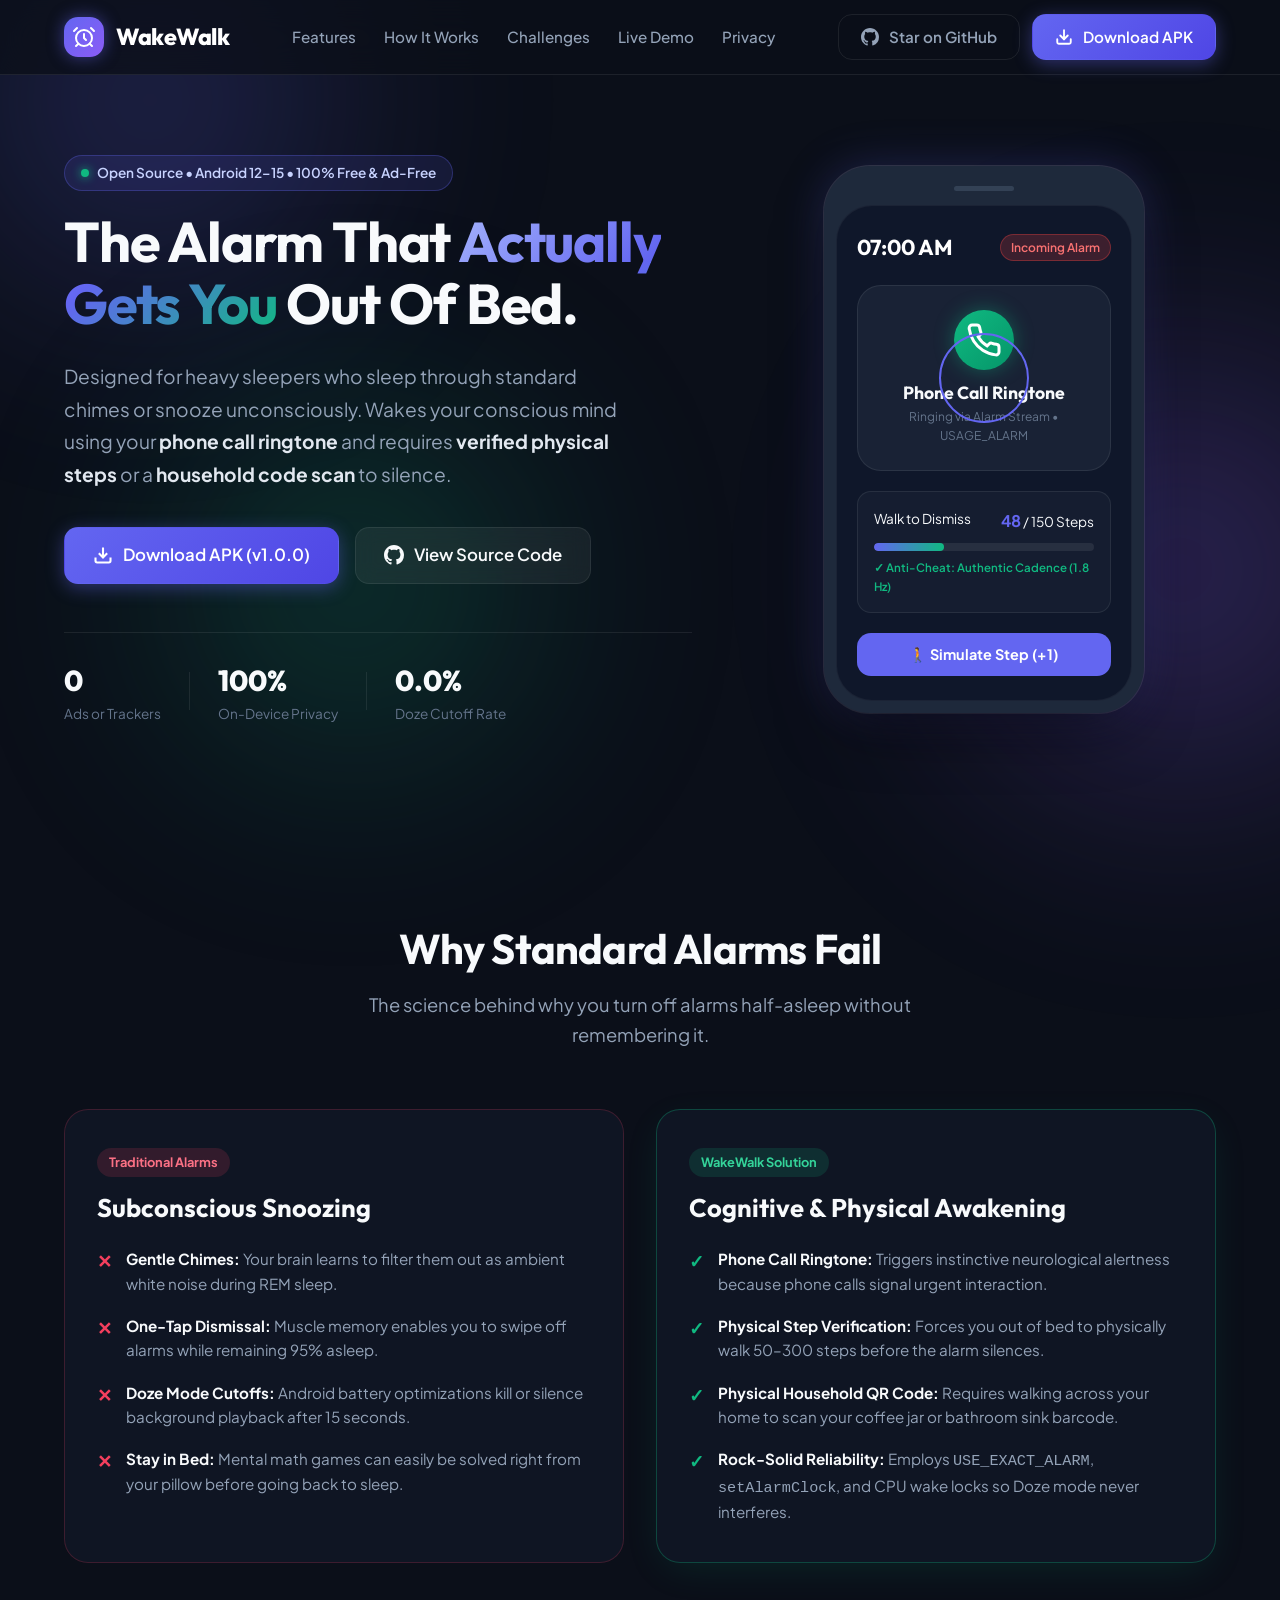
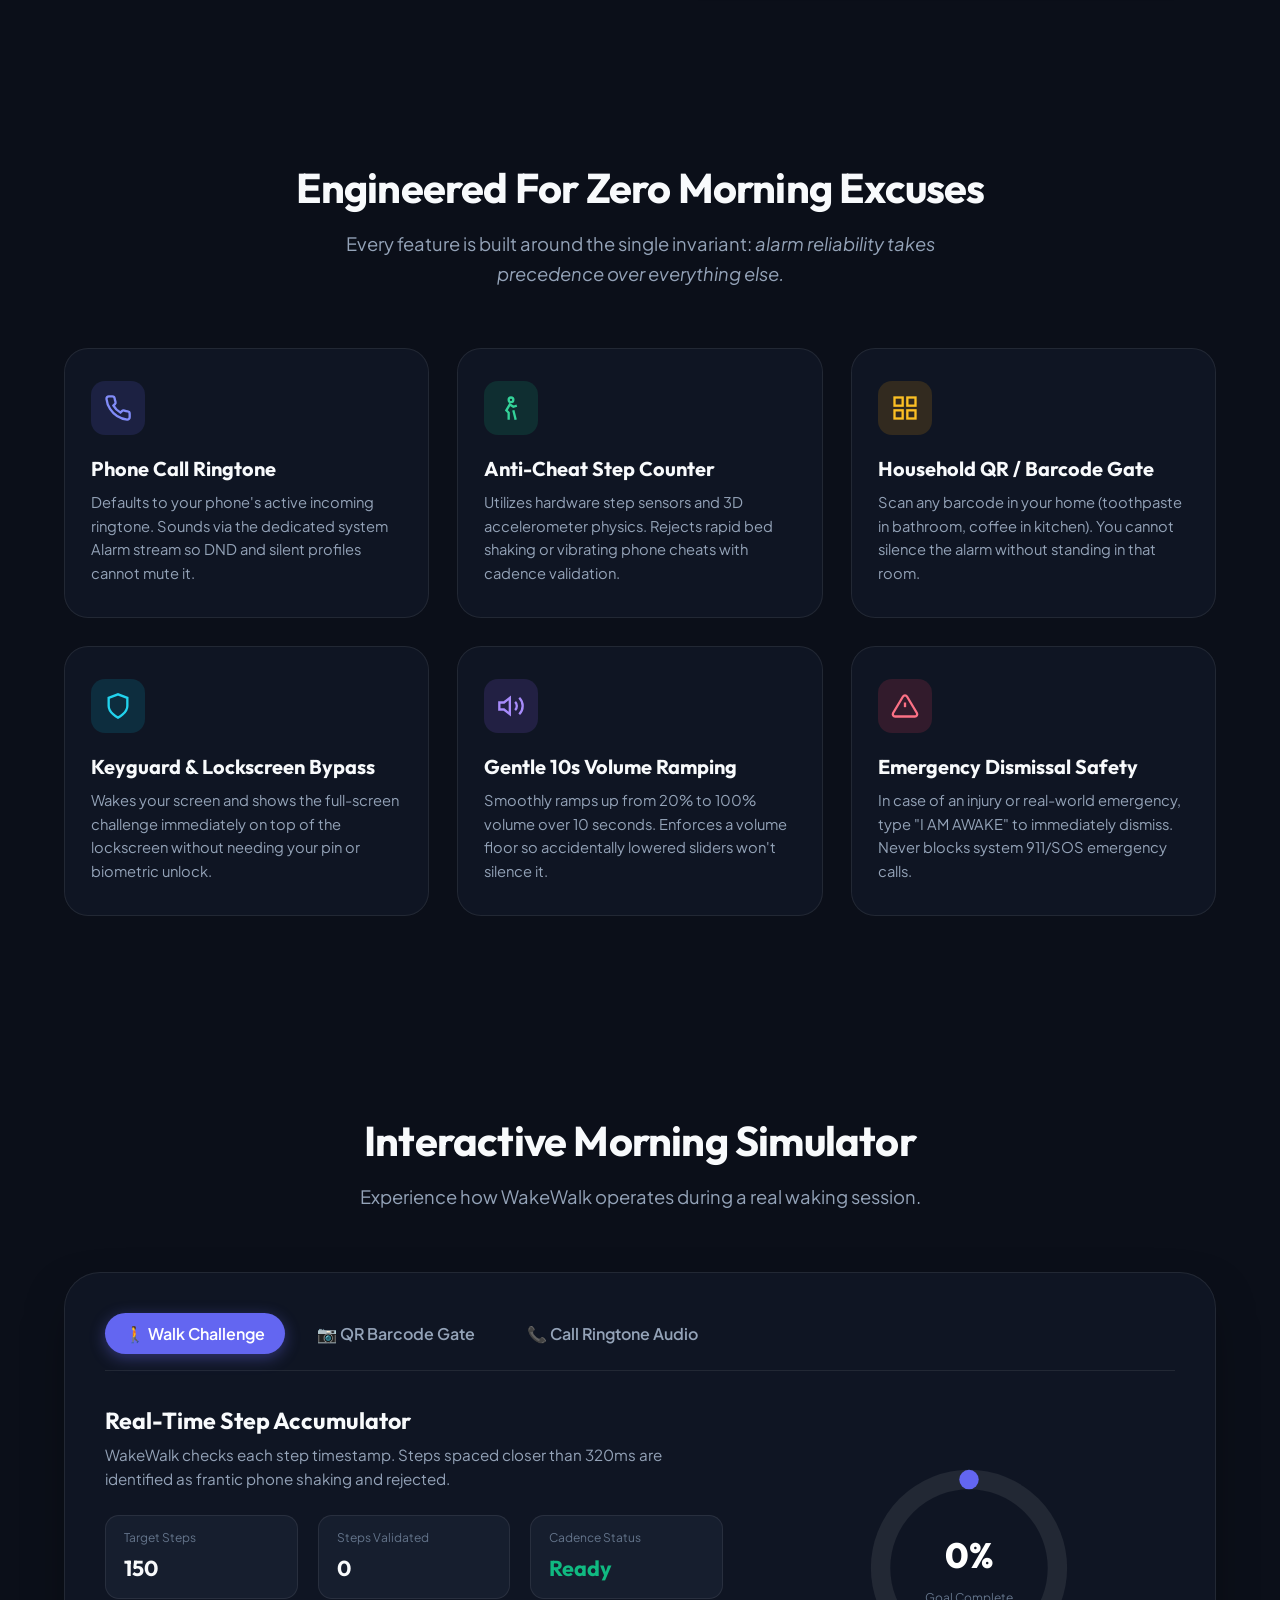
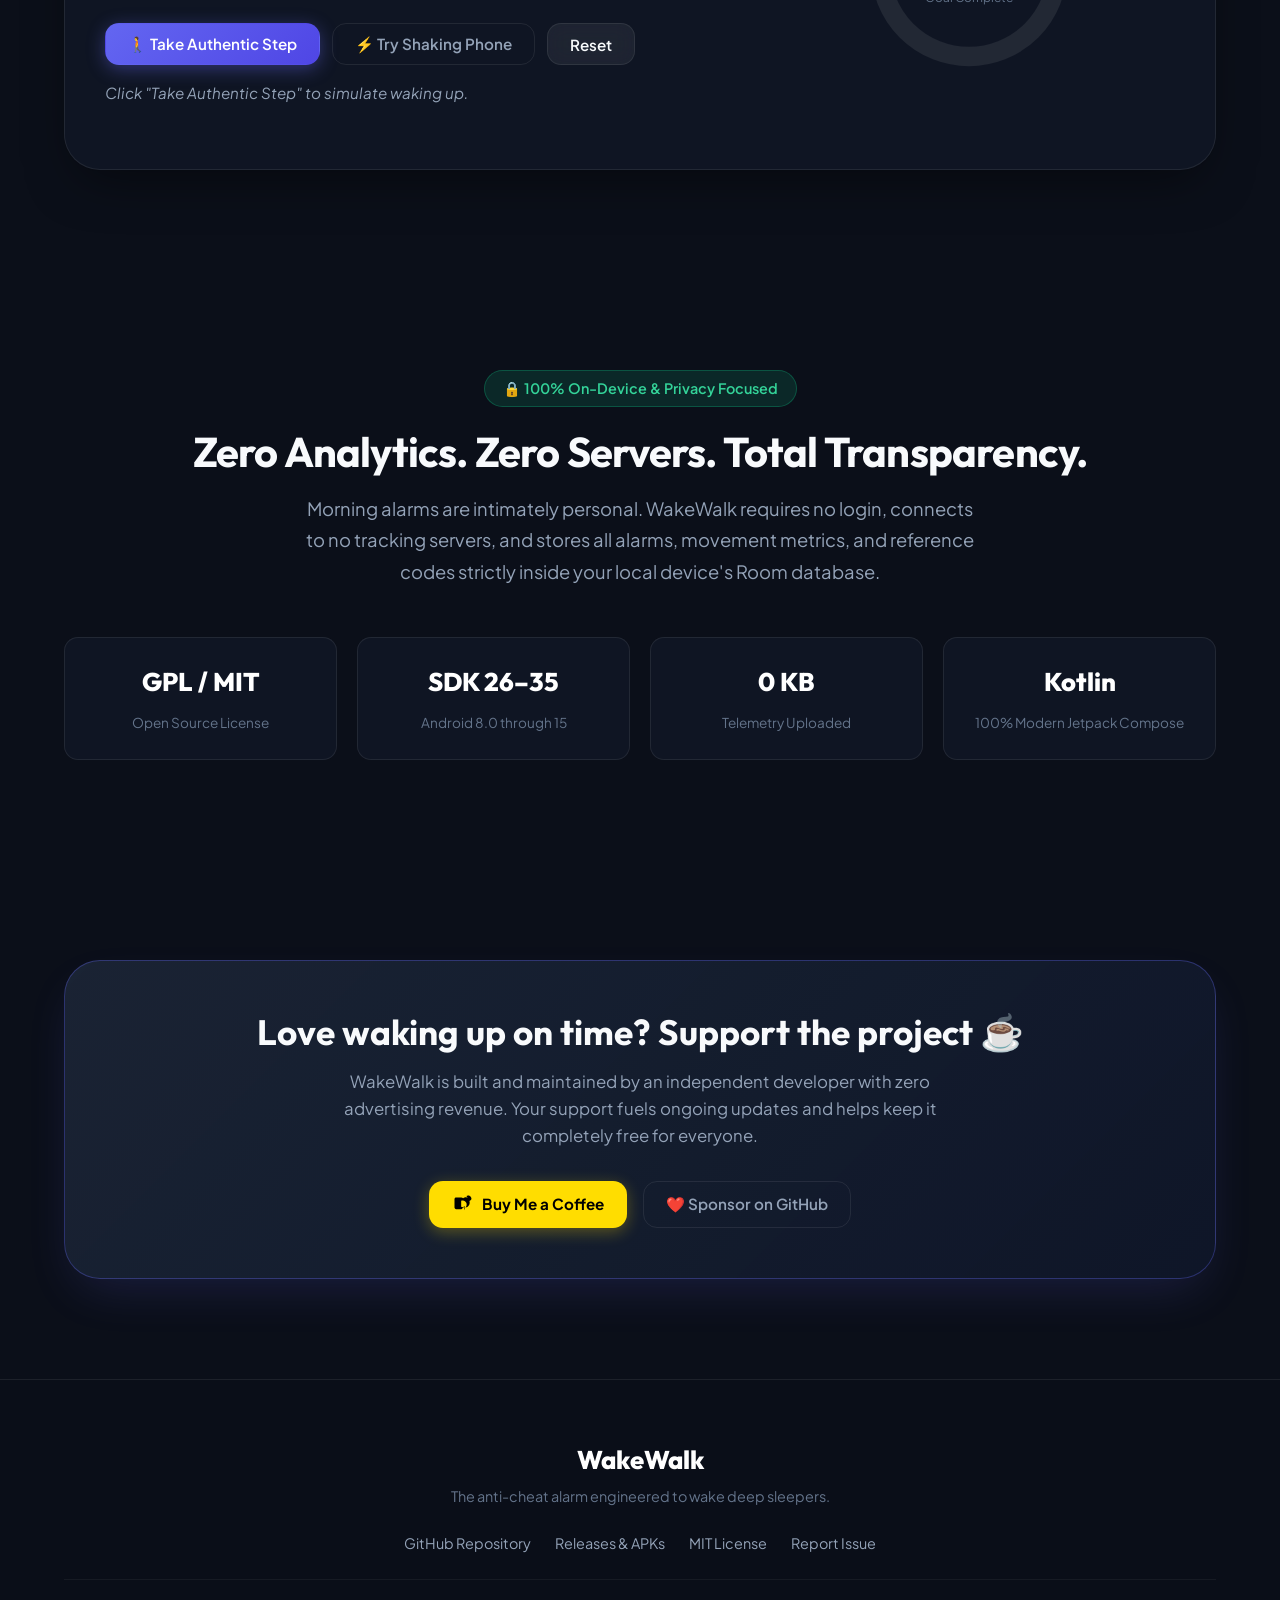
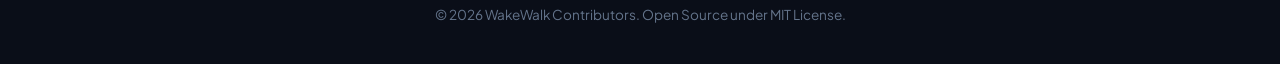
==== docs/index.html @ 2bebd9c1 "feat: add modern responsive website for GitHub Pages" ====
<!DOCTYPE html>
<html lang="en">
<head>
  <meta charset="UTF-8">
  <meta name="viewport" content="width=device-width, initial-scale=1.0">
  <title>WakeWalk — Anti-Cheat Smart Alarm for Deep Sleepers</title>
  <meta name="description" content="WakeWalk is an open-source Android alarm app engineered for deep sleepers. Uses phone call ringtones and physical step/QR verification to guarantee you wake up.">
  <meta name="keywords" content="alarm app, android alarm, wake walk, deep sleepers alarm, qr code alarm, step counter alarm, open source alarm">
  
  <!-- Open Graph / Social Sharing -->
  <meta property="og:type" content="website">
  <meta property="og:url" content="https://rktiwari00.github.io/Alarmee/">
  <meta property="og:title" content="WakeWalk — The Alarm That Actually Gets You Out Of Bed">
  <meta property="og:description" content="Zero ads. 100% private. Wakes your conscious brain with phone call ringtones and authentic motion verification.">
  <meta property="og:image" content="https://raw.githubusercontent.com/rktiwari00/Alarmee/master/docs/assets/og-image.png">

  <!-- Favicon SVG -->
  <link rel="icon" type="image/svg+xml" href="data:image/svg+xml,<svg xmlns='http://www.w3.org/2000/svg' viewBox='0 0 100 100'><circle cx='50' cy='50' r='45' fill='%236366F1'/><path d='M50 20v30l20 12' stroke='%23ffffff' stroke-width='8' stroke-linecap='round'/><path d='M35 85l15-20 15 20' stroke='%2310B981' stroke-width='6' stroke-linecap='round' fill='none'/></svg>">

  <!-- Google Fonts -->
  <link rel="preconnect" href="https://fonts.googleapis.com">
  <link rel="preconnect" href="https://fonts.gstatic.com" crossorigin>
  <link href="https://fonts.googleapis.com/css2?family=Outfit:wght@400;500;600;700;800&family=Plus+Jakarta+Sans:wght@400;500;600;700&display=swap" rel="stylesheet">
  
  <link rel="stylesheet" href="styles.css">
</head>
<body>
  <!-- Background Glow Effects -->
  <div class="glow-sphere glow-1"></div>
  <div class="glow-sphere glow-2"></div>
  <div class="glow-sphere glow-3"></div>

  <!-- Navigation -->
  <nav class="navbar" id="navbar">
    <div class="container nav-content">
      <a href="#" class="brand">
        <div class="logo-icon">
          <svg viewBox="0 0 24 24" width="24" height="24" stroke="currentColor" stroke-width="2" fill="none" stroke-linecap="round" stroke-linejoin="round">
            <circle cx="12" cy="13" r="8"></circle>
            <path d="M12 9v4l2 2"></path>
            <path d="M5 3L2 6"></path>
            <path d="M22 6l-3-3"></path>
            <path d="M6.38 18.7 4 21"></path>
            <path d="M17.64 18.67 20 21"></path>
          </svg>
        </div>
        <span class="brand-text">WakeWalk</span>
      </a>

      <div class="nav-links" id="navLinks">
        <a href="#features">Features</a>
        <a href="#how-it-works">How It Works</a>
        <a href="#challenges">Challenges</a>
        <a href="#demo">Live Demo</a>
        <a href="#privacy">Privacy</a>
      </div>

      <div class="nav-actions">
        <a href="https://github.com/rktiwari00/Alarmee" target="_blank" rel="noopener noreferrer" class="btn btn-outline" id="github-star-btn">
          <svg viewBox="0 0 24 24" width="18" height="18" fill="currentColor">
            <path d="M12 0C5.37 0 0 5.37 0 12c0 5.31 3.435 9.795 8.205 11.385.6.105.825-.255.825-.57 0-.285-.015-1.23-.015-2.235-3.015.555-3.795-.735-4.035-1.41-.135-.345-.72-1.41-1.23-1.695-.42-.225-1.02-.78-.015-.795.945-.015 1.62.87 1.845 1.23 1.08 1.815 2.805 1.305 3.495.99.105-.78.42-1.305.765-1.605-2.67-.3-5.46-1.335-5.46-5.925 0-1.305.465-2.385 1.23-3.225-.12-.3-.54-1.53.12-3.18 0 0 1.005-.315 3.3 1.23.96-.27 1.98-.405 3-.405s2.04.135 3 .405c2.295-1.56 3.3-1.23 3.3-1.23.66 1.65.24 2.88.12 3.18.765.84 1.23 1.905 1.23 3.225 0 4.605-2.805 5.625-5.475 5.925.435.375.81 1.095.81 2.22 0 1.605-.015 2.895-.015 3.3 0 .315.225.69.825.57A12.02 12.02 0 0024 12c0-6.63-5.37-12-12-12z"/>
          </svg>
          <span>Star on GitHub</span>
        </a>
        <a href="https://github.com/rktiwari00/Alarmee/releases/latest" target="_blank" rel="noopener noreferrer" class="btn btn-primary" id="nav-download-btn">
          <svg viewBox="0 0 24 24" width="18" height="18" fill="none" stroke="currentColor" stroke-width="2.5" stroke-linecap="round" stroke-linejoin="round">
            <path d="M21 15v4a2 2 0 0 1-2 2H5a2 2 0 0 1-2-2v-4"></path>
            <polyline points="7 10 12 15 17 10"></polyline>
            <line x1="12" y1="15" x2="12" y2="3"></line>
          </svg>
          <span>Download APK</span>
        </a>
      </div>

      <button class="mobile-toggle" id="mobileToggle" aria-label="Toggle Navigation">
        <span></span><span></span><span></span>
      </button>
    </div>
  </nav>

  <!-- Hero Section -->
  <header class="hero-section">
    <div class="container hero-grid">
      <div class="hero-text">
        <div class="badge-pill">
          <span class="badge-dot"></span>
          <span>Open Source • Android 12–15 • 100% Free & Ad-Free</span>
        </div>
        <h1 class="hero-title">The Alarm That <span class="gradient-text">Actually Gets You</span> Out Of Bed.</h1>
        <p class="hero-subtitle">
          Designed for heavy sleepers who sleep through standard chimes or snooze unconsciously. Wakes your conscious mind using your <strong>phone call ringtone</strong> and requires <strong>verified physical steps</strong> or a <strong>household code scan</strong> to silence.
        </p>

        <div class="hero-cta-group">
          <a href="https://github.com/rktiwari00/Alarmee/releases/latest" target="_blank" rel="noopener noreferrer" class="btn btn-primary btn-lg" id="hero-download-btn">
            <svg viewBox="0 0 24 24" width="20" height="20" fill="none" stroke="currentColor" stroke-width="2.5">
              <path d="M21 15v4a2 2 0 0 1-2 2H5a2 2 0 0 1-2-2v-4"></path>
              <polyline points="7 10 12 15 17 10"></polyline>
              <line x1="12" y1="15" x2="12" y2="3"></line>
            </svg>
            <span>Download APK (v1.0.0)</span>
          </a>
          <a href="https://github.com/rktiwari00/Alarmee" target="_blank" rel="noopener noreferrer" class="btn btn-secondary btn-lg" id="hero-source-btn">
            <svg viewBox="0 0 24 24" width="20" height="20" fill="currentColor">
              <path d="M12 0C5.37 0 0 5.37 0 12c0 5.31 3.435 9.795 8.205 11.385.6.105.825-.255.825-.57 0-.285-.015-1.23-.015-2.235-3.015.555-3.795-.735-4.035-1.41-.135-.345-.72-1.41-1.23-1.695-.42-.225-1.02-.78-.015-.795.945-.015 1.62.87 1.845 1.23 1.08 1.815 2.805 1.305 3.495.99.105-.78.42-1.305.765-1.605-2.67-.3-5.46-1.335-5.46-5.925 0-1.305.465-2.385 1.23-3.225-.12-.3-.54-1.53.12-3.18 0 0 1.005-.315 3.3 1.23.96-.27 1.98-.405 3-.405s2.04.135 3 .405c2.295-1.56 3.3-1.23 3.3-1.23.66 1.65.24 2.88.12 3.18.765.84 1.23 1.905 1.23 3.225 0 4.605-2.805 5.625-5.475 5.925.435.375.81 1.095.81 2.22 0 1.605-.015 2.895-.015 3.3 0 .315.225.69.825.57A12.02 12.02 0 0024 12c0-6.63-5.37-12-12-12z"/>
            </svg>
            <span>View Source Code</span>
          </a>
        </div>

        <div class="hero-stats">
          <div class="stat-item">
            <span class="stat-number">0</span>
            <span class="stat-label">Ads or Trackers</span>
          </div>
          <div class="stat-divider"></div>
          <div class="stat-item">
            <span class="stat-number">100%</span>
            <span class="stat-label">On-Device Privacy</span>
          </div>
          <div class="stat-divider"></div>
          <div class="stat-item">
            <span class="stat-number">0.0%</span>
            <span class="stat-label">Doze Cutoff Rate</span>
          </div>
        </div>
      </div>

      <!-- Hero Interactive Phone Mockup -->
      <div class="hero-visual">
        <div class="phone-frame">
          <div class="phone-speaker"></div>
          <div class="phone-screen">
            <!-- Simulated Alarm UI -->
            <div class="mockup-header">
              <span class="mockup-time">07:00 AM</span>
              <span class="mockup-chip">Incoming Alarm</span>
            </div>

            <div class="mockup-alarm-card">
              <div class="call-pulse-ring"></div>
              <div class="alarm-icon-box">
                <svg viewBox="0 0 24 24" width="36" height="36" fill="none" stroke="currentColor" stroke-width="2">
                  <path d="M22 16.92v3a2 2 0 0 1-2.18 2 19.79 19.79 0 0 1-8.63-3.07 19.5 19.5 0 0 1-6-6 19.79 19.79 0 0 1-3.07-8.67A2 2 0 0 1 4.11 2h3a2 2 0 0 1 2 1.72 12.84 12.84 0 0 0 .7 2.81 2 2 0 0 1-.45 2.11L8.09 9.91a16 16 0 0 0 6 6l1.27-1.27a2 2 0 0 1 2.11-.45 12.84 12.84 0 0 0 2.81.7A2 2 0 0 1 22 16.92z"></path>
                </svg>
              </div>
              <h3 class="mockup-title">Phone Call Ringtone</h3>
              <p class="mockup-sub">Ringing via Alarm Stream • USAGE_ALARM</p>
            </div>

            <div class="mockup-progress-card">
              <div class="progress-info">
                <span>Walk to Dismiss</span>
                <span class="step-count-display"><strong id="heroStepCount">48</strong> / 150 Steps</span>
              </div>
              <div class="progress-bar-bg">
                <div class="progress-bar-fill" id="heroProgressBar" style="width: 32%;"></div>
              </div>
              <p class="anti-cheat-status">✓ Anti-Cheat: Authentic Cadence (1.8 Hz)</p>
            </div>

            <button class="mockup-interact-btn" id="heroSimulateStepBtn">
              🚶 Simulate Step (+1)
            </button>
          </div>
        </div>
      </div>
    </div>
  </header>

  <!-- Problem vs Solution Comparison -->
  <section class="section comparison-section" id="how-it-works">
    <div class="container">
      <div class="section-header text-center">
        <h2 class="section-title">Why Standard Alarms Fail</h2>
        <p class="section-subtitle">The science behind why you turn off alarms half-asleep without remembering it.</p>
      </div>

      <div class="comparison-grid">
        <div class="card comparison-card bad-card">
          <div class="card-tag">Traditional Alarms</div>
          <h3 class="card-title">Subconscious Snoozing</h3>
          <ul class="feature-list">
            <li>
              <span class="icon-bad">✕</span>
              <span><strong>Gentle Chimes:</strong> Your brain learns to filter them out as ambient white noise during REM sleep.</span>
            </li>
            <li>
              <span class="icon-bad">✕</span>
              <span><strong>One-Tap Dismissal:</strong> Muscle memory enables you to swipe off alarms while remaining 95% asleep.</span>
            </li>
            <li>
              <span class="icon-bad">✕</span>
              <span><strong>Doze Mode Cutoffs:</strong> Android battery optimizations kill or silence background playback after 15 seconds.</span>
            </li>
            <li>
              <span class="icon-bad">✕</span>
              <span><strong>Stay in Bed:</strong> Mental math games can easily be solved right from your pillow before going back to sleep.</span>
            </li>
          </ul>
        </div>

        <div class="card comparison-card good-card">
          <div class="card-tag good-tag">WakeWalk Solution</div>
          <h3 class="card-title">Cognitive & Physical Awakening</h3>
          <ul class="feature-list">
            <li>
              <span class="icon-good">✓</span>
              <span><strong>Phone Call Ringtone:</strong> Triggers instinctive neurological alertness because phone calls signal urgent interaction.</span>
            </li>
            <li>
              <span class="icon-good">✓</span>
              <span><strong>Physical Step Verification:</strong> Forces you out of bed to physically walk 50–300 steps before the alarm silences.</span>
            </li>
            <li>
              <span class="icon-good">✓</span>
              <span><strong>Physical Household QR Code:</strong> Requires walking across your home to scan your coffee jar or bathroom sink barcode.</span>
            </li>
            <li>
              <span class="icon-good">✓</span>
              <span><strong>Rock-Solid Reliability:</strong> Employs <code>USE_EXACT_ALARM</code>, <code>setAlarmClock</code>, and CPU wake locks so Doze mode never interferes.</span>
            </li>
          </ul>
        </div>
      </div>
    </div>
  </section>

  <!-- Core Features Grid -->
  <section class="section features-section" id="features">
    <div class="container">
      <div class="section-header text-center">
        <h2 class="section-title">Engineered For Zero Morning Excuses</h2>
        <p class="section-subtitle">Every feature is built around the single invariant: <em>alarm reliability takes precedence over everything else.</em></p>
      </div>

      <div class="features-grid">
        <div class="feature-box">
          <div class="feature-icon icon-phone">
            <svg viewBox="0 0 24 24" width="28" height="28" fill="none" stroke="currentColor" stroke-width="2">
              <path d="M22 16.92v3a2 2 0 0 1-2.18 2 19.79 19.79 0 0 1-8.63-3.07 19.5 19.5 0 0 1-6-6 19.79 19.79 0 0 1-3.07-8.67A2 2 0 0 1 4.11 2h3a2 2 0 0 1 2 1.72 12.84 12.84 0 0 0 .7 2.81 2 2 0 0 1-.45 2.11L8.09 9.91a16 16 0 0 0 6 6l1.27-1.27a2 2 0 0 1 2.11-.45 12.84 12.84 0 0 0 2.81.7A2 2 0 0 1 22 16.92z"></path>
            </svg>
          </div>
          <h3 class="feature-title">Phone Call Ringtone</h3>
          <p class="feature-desc">Defaults to your phone's active incoming ringtone. Sounds via the dedicated system Alarm stream so DND and silent profiles cannot mute it.</p>
        </div>

        <div class="feature-box">
          <div class="feature-icon icon-walk">
            <svg viewBox="0 0 24 24" width="28" height="28" fill="none" stroke="currentColor" stroke-width="2">
              <circle cx="12" cy="5" r="2"></circle>
              <path d="M10 22v-6l-2-2 3-5 3 2 3-1"></path>
              <path d="M14 14l2 8"></path>
            </svg>
          </div>
          <h3 class="feature-title">Anti-Cheat Step Counter</h3>
          <p class="feature-desc">Utilizes hardware step sensors and 3D accelerometer physics. Rejects rapid bed shaking or vibrating phone cheats with cadence validation.</p>
        </div>

        <div class="feature-box">
          <div class="feature-icon icon-qr">
            <svg viewBox="0 0 24 24" width="28" height="28" fill="none" stroke="currentColor" stroke-width="2">
              <rect x="3" y="3" width="7" height="7"></rect>
              <rect x="14" y="3" width="7" height="7"></rect>
              <rect x="14" y="14" width="7" height="7"></rect>
              <rect x="3" y="14" width="7" height="7"></rect>
            </svg>
          </div>
          <h3 class="feature-title">Household QR / Barcode Gate</h3>
          <p class="feature-desc">Scan any barcode in your home (toothpaste in bathroom, coffee in kitchen). You cannot silence the alarm without standing in that room.</p>
        </div>

        <div class="feature-box">
          <div class="feature-icon icon-shield">
            <svg viewBox="0 0 24 24" width="28" height="28" fill="none" stroke="currentColor" stroke-width="2">
              <path d="M12 22s8-4 8-10V5l-8-3-8 3v7c0 6 8 10 8 10z"></path>
            </svg>
          </div>
          <h3 class="feature-title">Keyguard & Lockscreen Bypass</h3>
          <p class="feature-desc">Wakes your screen and shows the full-screen challenge immediately on top of the lockscreen without needing your pin or biometric unlock.</p>
        </div>

        <div class="feature-box">
          <div class="feature-icon icon-volume">
            <svg viewBox="0 0 24 24" width="28" height="28" fill="none" stroke="currentColor" stroke-width="2">
              <polygon points="11 5 6 9 2 9 2 15 6 15 11 19 11 5"></polygon>
              <path d="M19.07 4.93a10 10 0 0 1 0 14.14M15.54 8.46a5 5 0 0 1 0 7.07"></path>
            </svg>
          </div>
          <h3 class="feature-title">Gentle 10s Volume Ramping</h3>
          <p class="feature-desc">Smoothly ramps up from 20% to 100% volume over 10 seconds. Enforces a volume floor so accidentally lowered sliders won't silence it.</p>
        </div>

        <div class="feature-box">
          <div class="feature-icon icon-emergency">
            <svg viewBox="0 0 24 24" width="28" height="28" fill="none" stroke="currentColor" stroke-width="2">
              <path d="M10.29 3.86L1.82 18a2 2 0 0 0 1.71 3h16.94a2 2 0 0 0 1.71-3L13.71 3.86a2 2 0 0 0-3.42 0z"></path>
              <line x1="12" y1="9" x2="12" y2="13"></line>
              <line x1="12" y1="17" x2="12.01" y2="17"></line>
            </svg>
          </div>
          <h3 class="feature-title">Emergency Dismissal Safety</h3>
          <p class="feature-desc">In case of an injury or real-world emergency, type "I AM AWAKE" to immediately dismiss. Never blocks system 911/SOS emergency calls.</p>
        </div>
      </div>
    </div>
  </section>

  <!-- Interactive Demo Simulator Section -->
  <section class="section demo-section" id="demo">
    <div class="container">
      <div class="section-header text-center">
        <h2 class="section-title">Interactive Morning Simulator</h2>
        <p class="section-subtitle">Experience how WakeWalk operates during a real waking session.</p>
      </div>

      <div class="interactive-demo-card">
        <div class="demo-tabs">
          <button class="demo-tab-btn active" data-tab="walk-tab">🚶 Walk Challenge</button>
          <button class="demo-tab-btn" data-tab="qr-tab">📷 QR Barcode Gate</button>
          <button class="demo-tab-btn" data-tab="audio-tab">📞 Call Ringtone Audio</button>
        </div>

        <!-- Walk Tab Content -->
        <div class="demo-tab-pane active" id="walk-tab">
          <div class="demo-content-grid">
            <div class="demo-controls">
              <h3>Real-Time Step Accumulator</h3>
              <p>WakeWalk checks each step timestamp. Steps spaced closer than 320ms are identified as frantic phone shaking and rejected.</p>
              
              <div class="demo-metric-row">
                <div class="demo-metric">
                  <span class="metric-label">Target Steps</span>
                  <span class="metric-value">150</span>
                </div>
                <div class="demo-metric">
                  <span class="metric-label">Steps Validated</span>
                  <span class="metric-value" id="demoStepVal">0</span>
                </div>
                <div class="demo-metric">
                  <span class="metric-label">Cadence Status</span>
                  <span class="metric-value status-good" id="demoCadenceStatus">Ready</span>
                </div>
              </div>

              <div class="btn-group">
                <button class="btn btn-primary" id="demoWalkStepBtn">🚶 Take Authentic Step</button>
                <button class="btn btn-outline" id="demoShakeCheatBtn">⚡ Try Shaking Phone</button>
                <button class="btn btn-secondary" id="demoResetBtn">Reset</button>
              </div>
              <p class="demo-hint" id="demoLogText">Click "Take Authentic Step" to simulate waking up.</p>
            </div>

            <div class="demo-visualizer">
              <div class="circular-progress-wrap">
                <svg class="circular-chart" viewBox="0 0 36 36">
                  <path class="circle-bg" d="M18 2.0845 a 15.9155 15.9155 0 0 1 0 31.831 a 15.9155 15.9155 0 0 1 0 -31.831" />
                  <path class="circle" id="demoCircleProgress" stroke-dasharray="0, 100" d="M18 2.0845 a 15.9155 15.9155 0 0 1 0 31.831 a 15.9155 15.9155 0 0 1 0 -31.831" />
                </svg>
                <div class="circular-inner">
                  <span class="circular-percent" id="demoPercentText">0%</span>
                  <span class="circular-label">Goal Complete</span>
                </div>
              </div>
            </div>
          </div>
        </div>

        <!-- QR Tab Content -->
        <div class="demo-tab-pane" id="qr-tab">
          <div class="demo-content-grid">
            <div class="demo-controls">
              <h3>Bathroom / Kitchen Target Gate</h3>
              <p>Registered household item: <strong>Toothpaste (UPC 012000046452)</strong> located in Bathroom Sink.</p>
              <p>WakeWalk combines dual verification: you must walk 15 steps to reach the room, then point your camera at the barcode.</p>
              
              <div class="qr-preview-box">
                <div class="qr-target-code">
                  <svg viewBox="0 0 100 100" width="100" height="100">
                    <rect x="0" y="0" width="30" height="30" fill="#6366F1"/>
                    <rect x="70" y="0" width="30" height="30" fill="#6366F1"/>
                    <rect x="0" y="70" width="30" height="30" fill="#6366F1"/>
                    <rect x="10" y="10" width="10" height="10" fill="#fff"/>
                    <rect x="80" y="10" width="10" height="10" fill="#fff"/>
                    <rect x="10" y="80" width="10" height="10" fill="#fff"/>
                    <circle cx="50" cy="50" r="10" fill="#10B981"/>
                  </svg>
                  <span>Bathroom Toothpaste Code</span>
                </div>
                <button class="btn btn-primary" id="demoScanQrBtn">📷 Scan Household Code</button>
              </div>
              <p class="demo-hint" id="demoQrStatus">Status: Awaiting physical scan in bathroom...</p>
            </div>

            <div class="demo-visualizer">
              <div class="scanner-frame-box" id="scannerVisualFrame">
                <div class="scanner-laser" id="scannerLaser"></div>
                <div class="scanner-status-text" id="scannerStatusText">Camera Scanner Ready</div>
              </div>
            </div>
          </div>
        </div>

        <!-- Audio Tab Content -->
        <div class="demo-tab-pane" id="audio-tab">
          <div class="demo-content-grid">
            <div class="demo-controls">
              <h3>Phone Call Ringtone Stream</h3>
              <p>Normal alarm chimes are easily ignored. WakeWalk plays your device's actual incoming ringtone over <code>USAGE_ALARM</code>.</p>
              
              <div class="volume-ramp-card">
                <div class="volume-header">
                  <span>Gradual Volume Ramping (0s – 10s)</span>
                  <span id="volumeRampLevel">20% Volume</span>
                </div>
                <div class="progress-bar-bg">
                  <div class="progress-bar-fill" id="volumeRampBar" style="width: 20%;"></div>
                </div>
              </div>

              <div class="btn-group">
                <button class="btn btn-primary" id="demoPlayRingtoneBtn">▶ Simulate Alarm Ringing</button>
                <button class="btn btn-outline" id="demoStopRingtoneBtn">⏹ Silence Alarm</button>
              </div>
              <p class="demo-hint" id="demoAudioHint">Click to simulate the incoming phone call tone.</p>
            </div>

            <div class="demo-visualizer">
              <div class="audio-waves" id="audioWavesBox">
                <div class="wave-bar"></div>
                <div class="wave-bar"></div>
                <div class="wave-bar"></div>
                <div class="wave-bar"></div>
                <div class="wave-bar"></div>
                <div class="wave-bar"></div>
                <div class="wave-bar"></div>
                <div class="wave-bar"></div>
              </div>
            </div>
          </div>
        </div>
      </div>
    </div>
  </section>

  <!-- Privacy & Open Source -->
  <section class="section privacy-section" id="privacy">
    <div class="container text-center">
      <div class="privacy-badge">🔒 100% On-Device & Privacy Focused</div>
      <h2 class="section-title">Zero Analytics. Zero Servers. Total Transparency.</h2>
      <p class="privacy-text">
        Morning alarms are intimately personal. WakeWalk requires no login, connects to no tracking servers, and stores all alarms, movement metrics, and reference codes strictly inside your local device's Room database.
      </p>

      <div class="specs-grid">
        <div class="spec-card">
          <span class="spec-value">GPL / MIT</span>
          <span class="spec-label">Open Source License</span>
        </div>
        <div class="spec-card">
          <span class="spec-value">SDK 26–35</span>
          <span class="spec-label">Android 8.0 through 15</span>
        </div>
        <div class="spec-card">
          <span class="spec-value">0 KB</span>
          <span class="spec-label">Telemetry Uploaded</span>
        </div>
        <div class="spec-card">
          <span class="spec-value">Kotlin</span>
          <span class="spec-label">100% Modern Jetpack Compose</span>
        </div>
      </div>
    </div>
  </section>

  <!-- Support & Coffee Callout -->
  <section class="section support-section" id="support">
    <div class="container">
      <div class="support-card">
        <div class="support-content">
          <h2 class="support-title">Love waking up on time? Support the project ☕</h2>
          <p class="support-desc">
            WakeWalk is built and maintained by an independent developer with zero advertising revenue. Your support fuels ongoing updates and helps keep it completely free for everyone.
          </p>
          <div class="support-buttons">
            <a href="https://buymeacoffee.com/rktiwari00" target="_blank" rel="noopener noreferrer" class="btn btn-coffee" id="coffee-btn">
              <svg viewBox="0 0 24 24" width="20" height="20" fill="currentColor">
                <path d="M20.216 6.415l-.132-.666c-.119-.597-.384-1.157-.775-1.635-.391-.478-.891-.849-1.464-1.087-.573-.238-1.196-.343-1.821-.309-.625.034-1.233.208-1.782.511-.322.178-.62.387-.891.624C12.87 3.375 12.016 3 11.118 3H4.882C3.842 3 3 3.842 3 4.882v10.236C3 16.158 3.842 17 4.882 17h6.236c1.04 0 1.882-.842 1.882-1.882v-.543c.962.348 1.996.485 3.018.399.985-.083 1.933-.423 2.76-1.002.827-.579 1.488-1.362 1.92-2.29.432-.928.608-1.954.512-2.981-.048-.517-.184-1.023-.404-1.49l.61-.196c.642-.206 1.18-.622 1.528-1.18.348-.558.468-1.226.34-1.885l-.068-.344c-.119-.597-.384-1.157-.775-1.635-.391-.478-.891-.849-1.464-1.087-.573-.238-1.196-.343-1.821-.309-.625.034-1.233.208-1.782.511zm-4.708 7.027c-.702.492-1.508.78-2.355.85-.724.06-1.455-.037-2.136-.282v-7.14c.681-.245 1.412-.342 2.136-.282.847.07 1.653.358 2.355.85.702.492 1.263 1.157 1.63 1.932.367.775.516 1.646.434 2.514-.082.868-.396 1.706-.912 2.433-.516.727-1.218 1.307-2.032 1.684l.88 2.435z"/>
              </svg>
              <span>Buy Me a Coffee</span>
            </a>
            <a href="https://github.com/rktiwari00/Alarmee" target="_blank" rel="noopener noreferrer" class="btn btn-outline" id="github-sponsor-btn">
              <span>❤️ Sponsor on GitHub</span>
            </a>
          </div>
        </div>
      </div>
    </div>
  </section>

  <!-- Footer -->
  <footer class="footer">
    <div class="container footer-content">
      <div class="footer-brand">
        <span class="footer-logo">WakeWalk</span>
        <p>The anti-cheat alarm engineered to wake deep sleepers.</p>
      </div>
      <div class="footer-links">
        <a href="https://github.com/rktiwari00/Alarmee" target="_blank" rel="noopener noreferrer">GitHub Repository</a>
        <a href="https://github.com/rktiwari00/Alarmee/releases" target="_blank" rel="noopener noreferrer">Releases & APKs</a>
        <a href="https://github.com/rktiwari00/Alarmee/blob/master/LICENSE" target="_blank" rel="noopener noreferrer">MIT License</a>
        <a href="https://github.com/rktiwari00/Alarmee/issues" target="_blank" rel="noopener noreferrer">Report Issue</a>
      </div>
      <div class="footer-copy">
        <p>&copy; 2026 WakeWalk Contributors. Open Source under MIT License.</p>
      </div>
    </div>
  </footer>

  <script src="script.js"></script>
</body>
</html>
---- docs/styles.css ----
/* ==========================================================================
   WakeWalk Premium Landing Page Styles
   Palette: Slate Dark Mode with Indigo, Violet & Emerald Accents
   ========================================================================== */

:root {
  --bg-main: #0B0F19;
  --bg-card: rgba(18, 24, 39, 0.75);
  --bg-card-hover: rgba(26, 34, 54, 0.85);
  --border-color: rgba(255, 255, 255, 0.08);
  --border-glow: rgba(99, 102, 241, 0.35);

  --text-primary: #F8FAFC;
  --text-secondary: #94A3B8;
  --text-muted: #64748B;

  --primary: #6366F1;
  --primary-hover: #4F46E5;
  --primary-glow: rgba(99, 102, 241, 0.4);

  --accent-emerald: #10B981;
  --accent-amber: #F59E0B;
  --accent-rose: #F43F5E;
  --accent-cyan: #06B6D4;

  --font-heading: 'Outfit', sans-serif;
  --font-body: 'Plus Jakarta Sans', sans-serif;

  --radius-sm: 8px;
  --radius-md: 14px;
  --radius-lg: 24px;
  --radius-xl: 36px;
  --radius-full: 9999px;

  --transition-fast: 0.18s ease;
  --transition-smooth: 0.3s cubic-bezier(0.16, 1, 0.3, 1);
}

*, *::before, *::after {
  box-sizing: border-box;
  margin: 0;
  padding: 0;
}

html {
  scroll-behavior: smooth;
  color-scheme: dark;
}

body {
  font-family: var(--font-body);
  background-color: var(--bg-main);
  color: var(--text-primary);
  line-height: 1.6;
  overflow-x: hidden;
  position: relative;
  min-height: 100vh;
}

/* Background Ambient Glows */
.glow-sphere {
  position: fixed;
  border-radius: 50%;
  filter: blur(120px);
  pointer-events: none;
  z-index: 0;
  opacity: 0.4;
}

.glow-1 {
  width: 500px;
  height: 500px;
  background: radial-gradient(circle, #6366F1, transparent 70%);
  top: -150px;
  left: -100px;
}

.glow-2 {
  width: 600px;
  height: 600px;
  background: radial-gradient(circle, #8B5CF6, transparent 70%);
  top: 30%;
  right: -200px;
}

.glow-3 {
  width: 450px;
  height: 450px;
  background: radial-gradient(circle, #10B981, transparent 70%);
  bottom: 10%;
  left: 10%;
}

.container {
  width: 100%;
  max-width: 1200px;
  margin: 0 auto;
  padding: 0 24px;
  position: relative;
  z-index: 1;
}

/* ==========================================================================
   Typography & Utilities
   ========================================================================== */

h1, h2, h3, h4 {
  font-family: var(--font-heading);
  color: var(--text-primary);
  font-weight: 700;
  line-height: 1.2;
}

.gradient-text {
  background: linear-gradient(135deg, #A5B4FC 0%, #6366F1 50%, #10B981 100%);
  -webkit-background-clip: text;
  -webkit-text-fill-color: transparent;
}

.text-center {
  text-align: center;
}

.badge-pill {
  display: inline-flex;
  align-items: center;
  gap: 8px;
  background: rgba(99, 102, 241, 0.12);
  border: 1px solid rgba(99, 102, 241, 0.3);
  padding: 6px 16px;
  border-radius: var(--radius-full);
  font-size: 0.85rem;
  font-weight: 600;
  color: #C7D2FE;
  margin-bottom: 20px;
}

.badge-dot {
  width: 8px;
  height: 8px;
  background-color: var(--accent-emerald);
  border-radius: 50%;
  box-shadow: 0 0 10px var(--accent-emerald);
  animation: pulseDot 2s infinite;
}

@keyframes pulseDot {
  0%, 100% { opacity: 1; transform: scale(1); }
  50% { opacity: 0.4; transform: scale(0.85); }
}

/* ==========================================================================
   Buttons
   ========================================================================== */

.btn {
  display: inline-flex;
  align-items: center;
  justify-content: center;
  gap: 10px;
  padding: 10px 22px;
  font-family: var(--font-body);
  font-size: 0.95rem;
  font-weight: 600;
  border-radius: var(--radius-md);
  text-decoration: none;
  cursor: pointer;
  transition: all var(--transition-smooth);
  border: 1px solid transparent;
}

.btn-primary {
  background: linear-gradient(135deg, #6366F1 0%, #4F46E5 100%);
  color: #fff;
  box-shadow: 0 4px 18px var(--primary-glow);
}

.btn-primary:hover {
  transform: translateY(-2px);
  box-shadow: 0 8px 25px rgba(99, 102, 241, 0.55);
}

.btn-secondary {
  background: rgba(255, 255, 255, 0.06);
  color: var(--text-primary);
  border-color: var(--border-color);
  backdrop-filter: blur(10px);
}

.btn-secondary:hover {
  background: rgba(255, 255, 255, 0.12);
  border-color: rgba(255, 255, 255, 0.2);
  transform: translateY(-2px);
}

.btn-outline {
  background: transparent;
  color: var(--text-secondary);
  border-color: var(--border-color);
}

.btn-outline:hover {
  color: var(--text-primary);
  border-color: var(--border-glow);
  background: rgba(99, 102, 241, 0.08);
}

.btn-coffee {
  background: #FFDD00;
  color: #000000;
  font-weight: 700;
  box-shadow: 0 4px 16px rgba(255, 221, 0, 0.3);
}

.btn-coffee:hover {
  background: #FFEA47;
  transform: translateY(-2px);
  box-shadow: 0 8px 24px rgba(255, 221, 0, 0.45);
}

.btn-lg {
  padding: 14px 28px;
  font-size: 1.05rem;
  border-radius: var(--radius-md);
}

/* ==========================================================================
   Navbar
   ========================================================================== */

.navbar {
  position: sticky;
  top: 0;
  width: 100%;
  background: rgba(11, 15, 25, 0.75);
  backdrop-filter: blur(16px);
  -webkit-backdrop-filter: blur(16px);
  border-bottom: 1px solid var(--border-color);
  z-index: 100;
  transition: all var(--transition-smooth);
}

.nav-content {
  display: flex;
  align-items: center;
  justify-content: space-between;
  height: 74px;
}

.brand {
  display: flex;
  align-items: center;
  gap: 12px;
  text-decoration: none;
}

.logo-icon {
  width: 40px;
  height: 40px;
  background: linear-gradient(135deg, #6366F1, #8B5CF6);
  border-radius: var(--radius-md);
  display: flex;
  align-items: center;
  justify-content: center;
  color: #fff;
  box-shadow: 0 0 16px rgba(99, 102, 241, 0.5);
}

.brand-text {
  font-family: var(--font-heading);
  font-size: 1.45rem;
  font-weight: 800;
  letter-spacing: -0.5px;
  color: #fff;
}

.nav-links {
  display: flex;
  gap: 28px;
}

.nav-links a {
  text-decoration: none;
  color: var(--text-secondary);
  font-weight: 500;
  font-size: 0.95rem;
  transition: color var(--transition-fast);
}

.nav-links a:hover {
  color: var(--text-primary);
}

.nav-actions {
  display: flex;
  align-items: center;
  gap: 12px;
}

.mobile-toggle {
  display: none;
  flex-direction: column;
  gap: 5px;
  background: none;
  border: none;
  cursor: pointer;
}

.mobile-toggle span {
  width: 24px;
  height: 2px;
  background-color: var(--text-primary);
  transition: var(--transition-fast);
}

/* ==========================================================================
   Hero Section
   ========================================================================== */

.hero-section {
  padding: 80px 0 100px;
  position: relative;
}

.hero-grid {
  display: grid;
  grid-template-columns: 1.15fr 0.85fr;
  align-items: center;
  gap: 60px;
}

.hero-title {
  font-size: 3.5rem;
  line-height: 1.12;
  margin-bottom: 24px;
  letter-spacing: -1.2px;
}

.hero-subtitle {
  font-size: 1.2rem;
  color: var(--text-secondary);
  margin-bottom: 36px;
  max-width: 580px;
  line-height: 1.7;
}

.hero-subtitle strong {
  color: #E2E8F0;
}

.hero-cta-group {
  display: flex;
  flex-wrap: wrap;
  gap: 16px;
  margin-bottom: 48px;
}

.hero-stats {
  display: flex;
  align-items: center;
  gap: 28px;
  padding-top: 24px;
  border-top: 1px solid var(--border-color);
}

.stat-item {
  display: flex;
  flex-direction: column;
}

.stat-number {
  font-family: var(--font-heading);
  font-size: 1.8rem;
  font-weight: 800;
  color: var(--text-primary);
}

.stat-label {
  font-size: 0.85rem;
  color: var(--text-muted);
}

.stat-divider {
  width: 1px;
  height: 38px;
  background-color: var(--border-color);
}

/* ==========================================================================
   Hero Interactive Phone Mockup
   ========================================================================== */

.hero-visual {
  display: flex;
  justify-content: center;
}

.phone-frame {
  width: 320px;
  background: #1E293B;
  border-radius: 46px;
  padding: 12px;
  box-shadow: 0 25px 60px -15px rgba(0, 0, 0, 0.7),
              0 0 0 1px rgba(255, 255, 255, 0.12),
              0 0 45px rgba(99, 102, 241, 0.25);
  position: relative;
  transition: transform var(--transition-smooth);
}

.phone-frame:hover {
  transform: translateY(-6px);
}

.phone-speaker {
  width: 60px;
  height: 5px;
  background: #334155;
  border-radius: var(--radius-full);
  margin: 8px auto 14px;
}

.phone-screen {
  background: #0F172A;
  border-radius: 36px;
  padding: 24px 20px;
  display: flex;
  flex-direction: column;
  gap: 20px;
  border: 1px solid rgba(255, 255, 255, 0.05);
}

.mockup-header {
  display: flex;
  justify-content: space-between;
  align-items: center;
}

.mockup-time {
  font-family: var(--font-heading);
  font-size: 1.35rem;
  font-weight: 700;
  color: #fff;
}

.mockup-chip {
  background: rgba(239, 68, 68, 0.2);
  color: #F87171;
  border: 1px solid rgba(239, 68, 68, 0.35);
  padding: 3px 10px;
  border-radius: var(--radius-full);
  font-size: 0.75rem;
  font-weight: 600;
}

.mockup-alarm-card {
  position: relative;
  background: rgba(30, 41, 59, 0.7);
  border: 1px solid var(--border-color);
  border-radius: var(--radius-lg);
  padding: 24px 16px;
  text-align: center;
  overflow: hidden;
}

.call-pulse-ring {
  position: absolute;
  top: 50%;
  left: 50%;
  transform: translate(-50%, -50%);
  width: 90px;
  height: 90px;
  border-radius: 50%;
  border: 2px solid var(--primary);
  animation: pulseRing 2s cubic-bezier(0.215, 0.61, 0.355, 1) infinite;
  pointer-events: none;
}

@keyframes pulseRing {
  0% { transform: translate(-50%, -50%) scale(0.6); opacity: 1; }
  100% { transform: translate(-50%, -50%) scale(1.6); opacity: 0; }
}

.alarm-icon-box {
  width: 60px;
  height: 60px;
  background: linear-gradient(135deg, #10B981, #059669);
  color: #fff;
  border-radius: 50%;
  display: flex;
  align-items: center;
  justify-content: center;
  margin: 0 auto 12px;
  box-shadow: 0 0 20px rgba(16, 185, 129, 0.4);
}

.mockup-title {
  font-size: 1.1rem;
  font-weight: 700;
  margin-bottom: 4px;
}

.mockup-sub {
  font-size: 0.75rem;
  color: var(--text-muted);
}

.mockup-progress-card {
  background: rgba(30, 41, 59, 0.4);
  border: 1px solid var(--border-color);
  border-radius: var(--radius-md);
  padding: 16px;
}

.progress-info {
  display: flex;
  justify-content: space-between;
  font-size: 0.85rem;
  margin-bottom: 10px;
}

.step-count-display strong {
  color: var(--primary);
  font-size: 1rem;
}

.progress-bar-bg {
  width: 100%;
  height: 8px;
  background: rgba(255, 255, 255, 0.08);
  border-radius: var(--radius-full);
  overflow: hidden;
  margin-bottom: 8px;
}

.progress-bar-fill {
  height: 100%;
  background: linear-gradient(90deg, #6366F1, #10B981);
  border-radius: var(--radius-full);
  transition: width 0.3s ease;
}

.anti-cheat-status {
  font-size: 0.72rem;
  color: var(--accent-emerald);
  font-weight: 600;
}

.mockup-interact-btn {
  background: var(--primary);
  color: #fff;
  border: none;
  padding: 12px;
  border-radius: var(--radius-md);
  font-family: var(--font-body);
  font-weight: 700;
  font-size: 0.9rem;
  cursor: pointer;
  transition: all var(--transition-fast);
}

.mockup-interact-btn:hover {
  background: var(--primary-hover);
  transform: scale(1.02);
}

/* ==========================================================================
   Section Styling
   ========================================================================== */

.section {
  padding: 100px 0;
  position: relative;
}

.section-header {
  margin-bottom: 60px;
}

.section-title {
  font-size: 2.6rem;
  letter-spacing: -0.8px;
  margin-bottom: 16px;
}

.section-subtitle {
  font-size: 1.15rem;
  color: var(--text-secondary);
  max-width: 620px;
  margin: 0 auto;
}

/* ==========================================================================
   Comparison Cards
   ========================================================================== */

.comparison-grid {
  display: grid;
  grid-template-columns: 1fr 1fr;
  gap: 32px;
}

.comparison-card {
  background: var(--bg-card);
  border: 1px solid var(--border-color);
  border-radius: var(--radius-lg);
  padding: 38px 32px;
  backdrop-filter: blur(14px);
  position: relative;
}

.card-tag {
  display: inline-block;
  padding: 4px 12px;
  border-radius: var(--radius-full);
  font-size: 0.8rem;
  font-weight: 700;
  margin-bottom: 16px;
}

.bad-card {
  border-color: rgba(244, 63, 94, 0.2);
}

.bad-card .card-tag {
  background: rgba(244, 63, 94, 0.15);
  color: #FB7185;
}

.good-card {
  border-color: rgba(16, 185, 129, 0.3);
  box-shadow: 0 10px 40px -10px rgba(16, 185, 129, 0.15);
}

.good-tag {
  background: rgba(16, 185, 129, 0.15);
  color: #34D399;
}

.card-title {
  font-size: 1.6rem;
  margin-bottom: 24px;
}

.feature-list {
  list-style: none;
  display: flex;
  flex-direction: column;
  gap: 18px;
}

.feature-list li {
  display: flex;
  gap: 14px;
  font-size: 0.95rem;
  color: var(--text-secondary);
}

.feature-list li strong {
  color: var(--text-primary);
}

.icon-bad {
  color: var(--accent-rose);
  font-weight: 900;
  font-size: 1.1rem;
}

.icon-good {
  color: var(--accent-emerald);
  font-weight: 900;
  font-size: 1.1rem;
}

/* ==========================================================================
   Features Grid
   ========================================================================== */

.features-grid {
  display: grid;
  grid-template-columns: repeat(3, 1fr);
  gap: 28px;
}

.feature-box {
  background: var(--bg-card);
  border: 1px solid var(--border-color);
  border-radius: var(--radius-lg);
  padding: 32px 26px;
  backdrop-filter: blur(12px);
  transition: all var(--transition-smooth);
}

.feature-box:hover {
  transform: translateY(-5px);
  border-color: var(--border-glow);
  box-shadow: 0 15px 35px -10px rgba(99, 102, 241, 0.2);
}

.feature-icon {
  width: 54px;
  height: 54px;
  border-radius: var(--radius-md);
  display: flex;
  align-items: center;
  justify-content: center;
  margin-bottom: 22px;
}

.icon-phone { background: rgba(99, 102, 241, 0.15); color: #818CF8; }
.icon-walk { background: rgba(16, 185, 129, 0.15); color: #34D399; }
.icon-qr { background: rgba(245, 158, 11, 0.15); color: #FBBF24; }
.icon-shield { background: rgba(6, 182, 212, 0.15); color: #22D3EE; }
.icon-volume { background: rgba(139, 92, 246, 0.15); color: #A78BFA; }
.icon-emergency { background: rgba(244, 63, 94, 0.15); color: #FB7185; }

.feature-title {
  font-size: 1.25rem;
  margin-bottom: 10px;
}

.feature-desc {
  font-size: 0.92rem;
  color: var(--text-secondary);
  line-height: 1.6;
}

/* ==========================================================================
   Interactive Demo Section
   ========================================================================== */

.interactive-demo-card {
  background: var(--bg-card);
  border: 1px solid var(--border-color);
  border-radius: var(--radius-xl);
  padding: 40px;
  backdrop-filter: blur(16px);
  box-shadow: 0 20px 50px -15px rgba(0, 0, 0, 0.5);
}

.demo-tabs {
  display: flex;
  gap: 12px;
  margin-bottom: 36px;
  border-bottom: 1px solid var(--border-color);
  padding-bottom: 16px;
}

.demo-tab-btn {
  background: transparent;
  border: none;
  color: var(--text-secondary);
  font-family: var(--font-body);
  font-size: 1rem;
  font-weight: 600;
  padding: 10px 20px;
  border-radius: var(--radius-full);
  cursor: pointer;
  transition: all var(--transition-fast);
}

.demo-tab-btn:hover {
  color: var(--text-primary);
  background: rgba(255, 255, 255, 0.05);
}

.demo-tab-btn.active {
  background: var(--primary);
  color: #fff;
  box-shadow: 0 4px 15px var(--primary-glow);
}

.demo-tab-pane {
  display: none;
}

.demo-tab-pane.active {
  display: block;
}

.demo-content-grid {
  display: grid;
  grid-template-columns: 1.2fr 0.8fr;
  gap: 40px;
  align-items: center;
}

.demo-controls h3 {
  font-size: 1.45rem;
  margin-bottom: 8px;
}

.demo-controls p {
  color: var(--text-secondary);
  font-size: 0.95rem;
  margin-bottom: 24px;
}

.demo-metric-row {
  display: flex;
  gap: 20px;
  margin-bottom: 24px;
}

.demo-metric {
  background: rgba(30, 41, 59, 0.5);
  border: 1px solid var(--border-color);
  padding: 12px 18px;
  border-radius: var(--radius-md);
  flex: 1;
}

.metric-label {
  display: block;
  font-size: 0.75rem;
  color: var(--text-muted);
  margin-bottom: 4px;
}

.metric-value {
  font-family: var(--font-heading);
  font-size: 1.35rem;
  font-weight: 700;
  color: var(--text-primary);
}

.status-good {
  color: var(--accent-emerald);
}

.btn-group {
  display: flex;
  flex-wrap: wrap;
  gap: 12px;
  margin-bottom: 16px;
}

.demo-hint {
  font-size: 0.85rem;
  color: #A5B4FC;
  font-style: italic;
}

/* Circular Chart */
.demo-visualizer {
  display: flex;
  align-items: center;
  justify-content: center;
}

.circular-progress-wrap {
  width: 200px;
  height: 200px;
  position: relative;
}

.circular-chart {
  display: block;
  width: 100%;
  height: 100%;
}

.circle-bg {
  fill: none;
  stroke: rgba(255, 255, 255, 0.08);
  stroke-width: 3.5;
}

.circle {
  fill: none;
  stroke: var(--primary);
  stroke-width: 3.5;
  stroke-linecap: round;
  transition: stroke-dasharray 0.3s ease;
}

.circular-inner {
  position: absolute;
  top: 50%;
  left: 50%;
  transform: translate(-50%, -50%);
  text-align: center;
}

.circular-percent {
  font-family: var(--font-heading);
  font-size: 2.2rem;
  font-weight: 800;
  color: #fff;
  display: block;
}

.circular-label {
  font-size: 0.75rem;
  color: var(--text-muted);
}

/* QR Tab Visuals */
.qr-preview-box {
  background: rgba(30, 41, 59, 0.4);
  border: 1px solid var(--border-color);
  border-radius: var(--radius-md);
  padding: 20px;
  display: flex;
  align-items: center;
  justify-content: space-between;
  gap: 20px;
  margin-bottom: 16px;
}

.qr-target-code {
  display: flex;
  align-items: center;
  gap: 16px;
  font-size: 0.95rem;
  font-weight: 600;
}

.scanner-frame-box {
  width: 220px;
  height: 220px;
  border: 2px dashed rgba(99, 102, 241, 0.6);
  border-radius: var(--radius-lg);
  position: relative;
  overflow: hidden;
  display: flex;
  align-items: center;
  justify-content: center;
  background: rgba(0, 0, 0, 0.3);
}

.scanner-laser {
  position: absolute;
  width: 100%;
  height: 3px;
  background: #10B981;
  box-shadow: 0 0 12px #10B981;
  top: 0;
  display: none;
  animation: scanMove 2s infinite alternate ease-in-out;
}

@keyframes scanMove {
  0% { top: 5%; }
  100% { top: 95%; }
}

.scanner-status-text {
  font-size: 0.85rem;
  color: var(--text-muted);
  font-weight: 600;
}

/* Audio Tab Visuals */
.volume-ramp-card {
  background: rgba(30, 41, 59, 0.4);
  border: 1px solid var(--border-color);
  border-radius: var(--radius-md);
  padding: 16px;
  margin-bottom: 24px;
}

.volume-header {
  display: flex;
  justify-content: space-between;
  font-size: 0.85rem;
  margin-bottom: 8px;
}

.audio-waves {
  display: flex;
  align-items: center;
  gap: 6px;
  height: 80px;
}

.wave-bar {
  width: 8px;
  height: 16px;
  background: var(--primary);
  border-radius: var(--radius-full);
  transition: height 0.2s ease;
}

.audio-waves.playing .wave-bar {
  animation: wavePulse 1s infinite alternate ease-in-out;
}

.audio-waves.playing .wave-bar:nth-child(2) { animation-delay: 0.15s; }
.audio-waves.playing .wave-bar:nth-child(3) { animation-delay: 0.3s; }
.audio-waves.playing .wave-bar:nth-child(4) { animation-delay: 0.45s; }
.audio-waves.playing .wave-bar:nth-child(5) { animation-delay: 0.6s; }
.audio-waves.playing .wave-bar:nth-child(6) { animation-delay: 0.45s; }
.audio-waves.playing .wave-bar:nth-child(7) { animation-delay: 0.3s; }
.audio-waves.playing .wave-bar:nth-child(8) { animation-delay: 0.15s; }

@keyframes wavePulse {
  0% { height: 16px; background: #6366F1; }
  100% { height: 75px; background: #10B981; }
}

/* ==========================================================================
   Privacy Section
   ========================================================================== */

.privacy-badge {
  display: inline-block;
  background: rgba(16, 185, 129, 0.15);
  color: #34D399;
  border: 1px solid rgba(16, 185, 129, 0.3);
  padding: 6px 18px;
  border-radius: var(--radius-full);
  font-size: 0.9rem;
  font-weight: 600;
  margin-bottom: 20px;
}

.privacy-text {
  font-size: 1.15rem;
  color: var(--text-secondary);
  max-width: 680px;
  margin: 0 auto 50px;
  line-height: 1.7;
}

.specs-grid {
  display: grid;
  grid-template-columns: repeat(4, 1fr);
  gap: 20px;
}

.spec-card {
  background: var(--bg-card);
  border: 1px solid var(--border-color);
  border-radius: var(--radius-md);
  padding: 24px 16px;
  backdrop-filter: blur(10px);
}

.spec-value {
  font-family: var(--font-heading);
  font-size: 1.6rem;
  font-weight: 800;
  color: #fff;
  display: block;
  margin-bottom: 6px;
}

.spec-label {
  font-size: 0.85rem;
  color: var(--text-muted);
}

/* ==========================================================================
   Support Section
   ========================================================================== */

.support-card {
  background: linear-gradient(135deg, rgba(30, 41, 59, 0.8) 0%, rgba(15, 23, 42, 0.9) 100%);
  border: 1px solid var(--border-glow);
  border-radius: var(--radius-xl);
  padding: 50px 40px;
  box-shadow: 0 20px 50px -15px rgba(99, 102, 241, 0.2);
  text-align: center;
}

.support-title {
  font-size: 2.2rem;
  margin-bottom: 16px;
}

.support-desc {
  font-size: 1.05rem;
  color: var(--text-secondary);
  max-width: 640px;
  margin: 0 auto 32px;
}

.support-buttons {
  display: flex;
  justify-content: center;
  flex-wrap: wrap;
  gap: 16px;
}

/* ==========================================================================
   Footer
   ========================================================================== */

.footer {
  border-top: 1px solid var(--border-color);
  padding: 60px 0 40px;
  background: rgba(11, 15, 25, 0.9);
}

.footer-content {
  display: flex;
  flex-direction: column;
  align-items: center;
  text-align: center;
  gap: 24px;
}

.footer-logo {
  font-family: var(--font-heading);
  font-size: 1.6rem;
  font-weight: 800;
  color: #fff;
}

.footer-brand p {
  color: var(--text-muted);
  font-size: 0.9rem;
  margin-top: 4px;
}

.footer-links {
  display: flex;
  flex-wrap: wrap;
  gap: 24px;
}

.footer-links a {
  color: var(--text-secondary);
  text-decoration: none;
  font-size: 0.9rem;
  transition: color var(--transition-fast);
}

.footer-links a:hover {
  color: var(--text-primary);
}

.footer-copy {
  font-size: 0.85rem;
  color: var(--text-muted);
  border-top: 1px solid rgba(255, 255, 255, 0.05);
  padding-top: 24px;
  width: 100%;
}

/* ==========================================================================
   Responsive Breakpoints
   ========================================================================== */

@media (max-width: 992px) {
  .hero-grid {
    grid-template-columns: 1fr;
    text-align: center;
    gap: 40px;
  }

  .hero-title {
    font-size: 2.8rem;
  }

  .hero-subtitle {
    margin: 0 auto 32px;
  }

  .hero-cta-group {
    justify-content: center;
  }

  .hero-stats {
    justify-content: center;
  }

  .features-grid {
    grid-template-columns: 1fr 1fr;
  }

  .demo-content-grid {
    grid-template-columns: 1fr;
  }

  .specs-grid {
    grid-template-columns: 1fr 1fr;
  }
}

@media (max-width: 768px) {
  .nav-links, .nav-actions {
    display: none;
  }

  .mobile-toggle {
    display: flex;
  }

  .nav-links.open {
    display: flex;
    flex-direction: column;
    position: absolute;
    top: 74px;
    left: 0;
    width: 100%;
    background: var(--bg-main);
    padding: 24px;
    border-bottom: 1px solid var(--border-color);
  }

  .hero-title {
    font-size: 2.3rem;
  }

  .comparison-grid {
    grid-template-columns: 1fr;
  }

  .features-grid {
    grid-template-columns: 1fr;
  }

  .specs-grid {
    grid-template-columns: 1fr;
  }
}
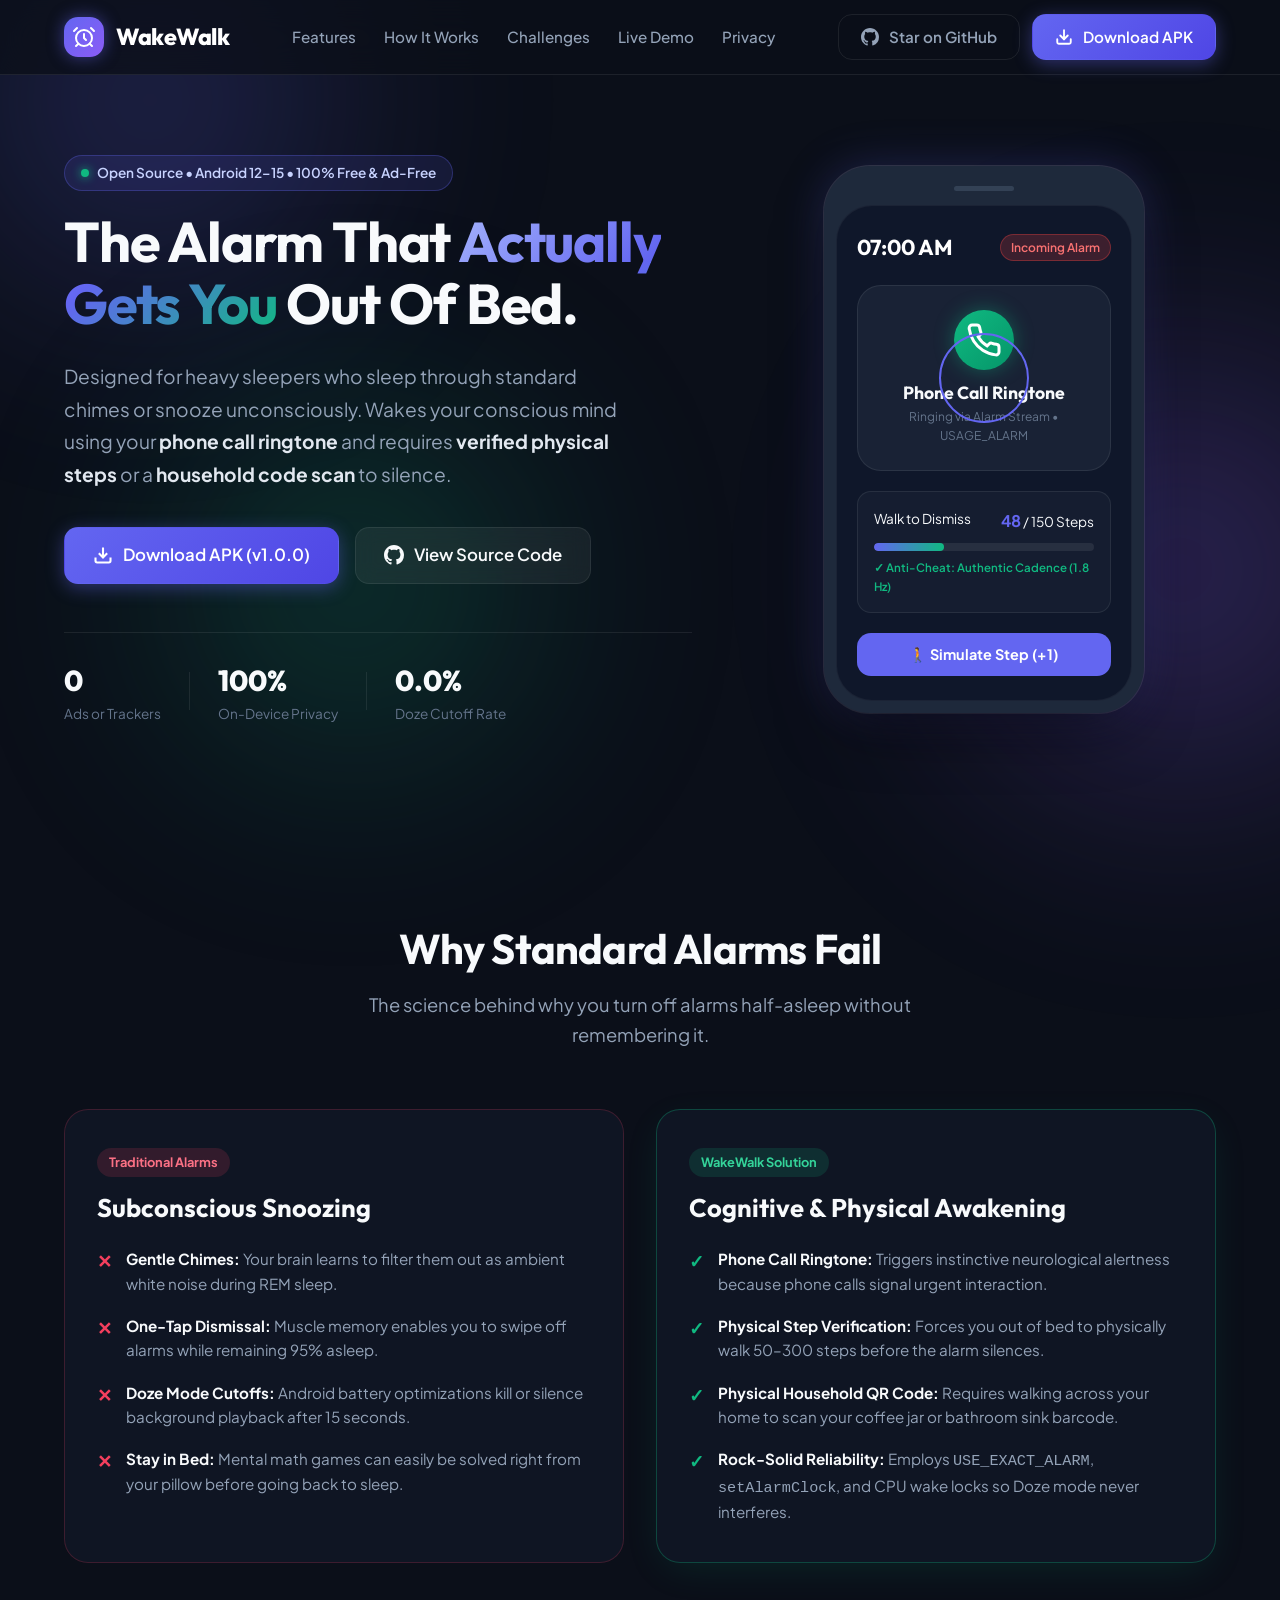
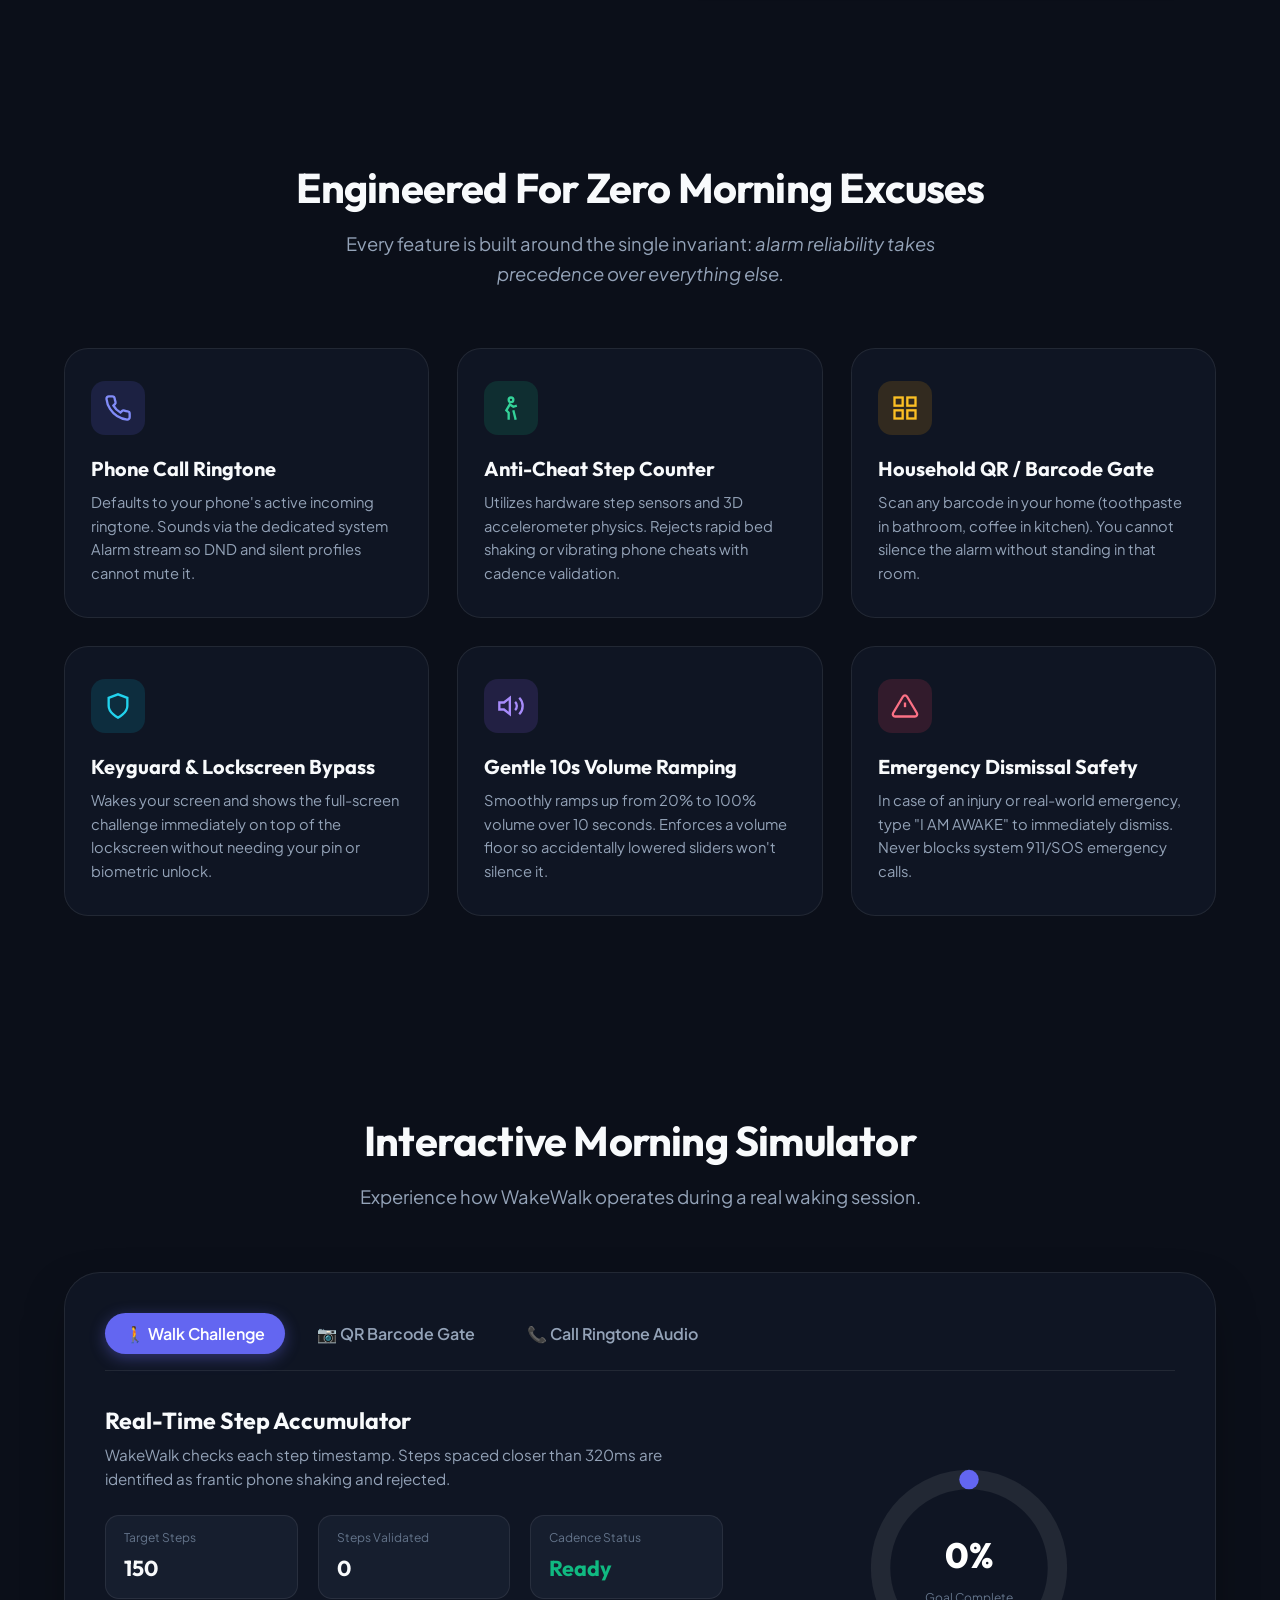
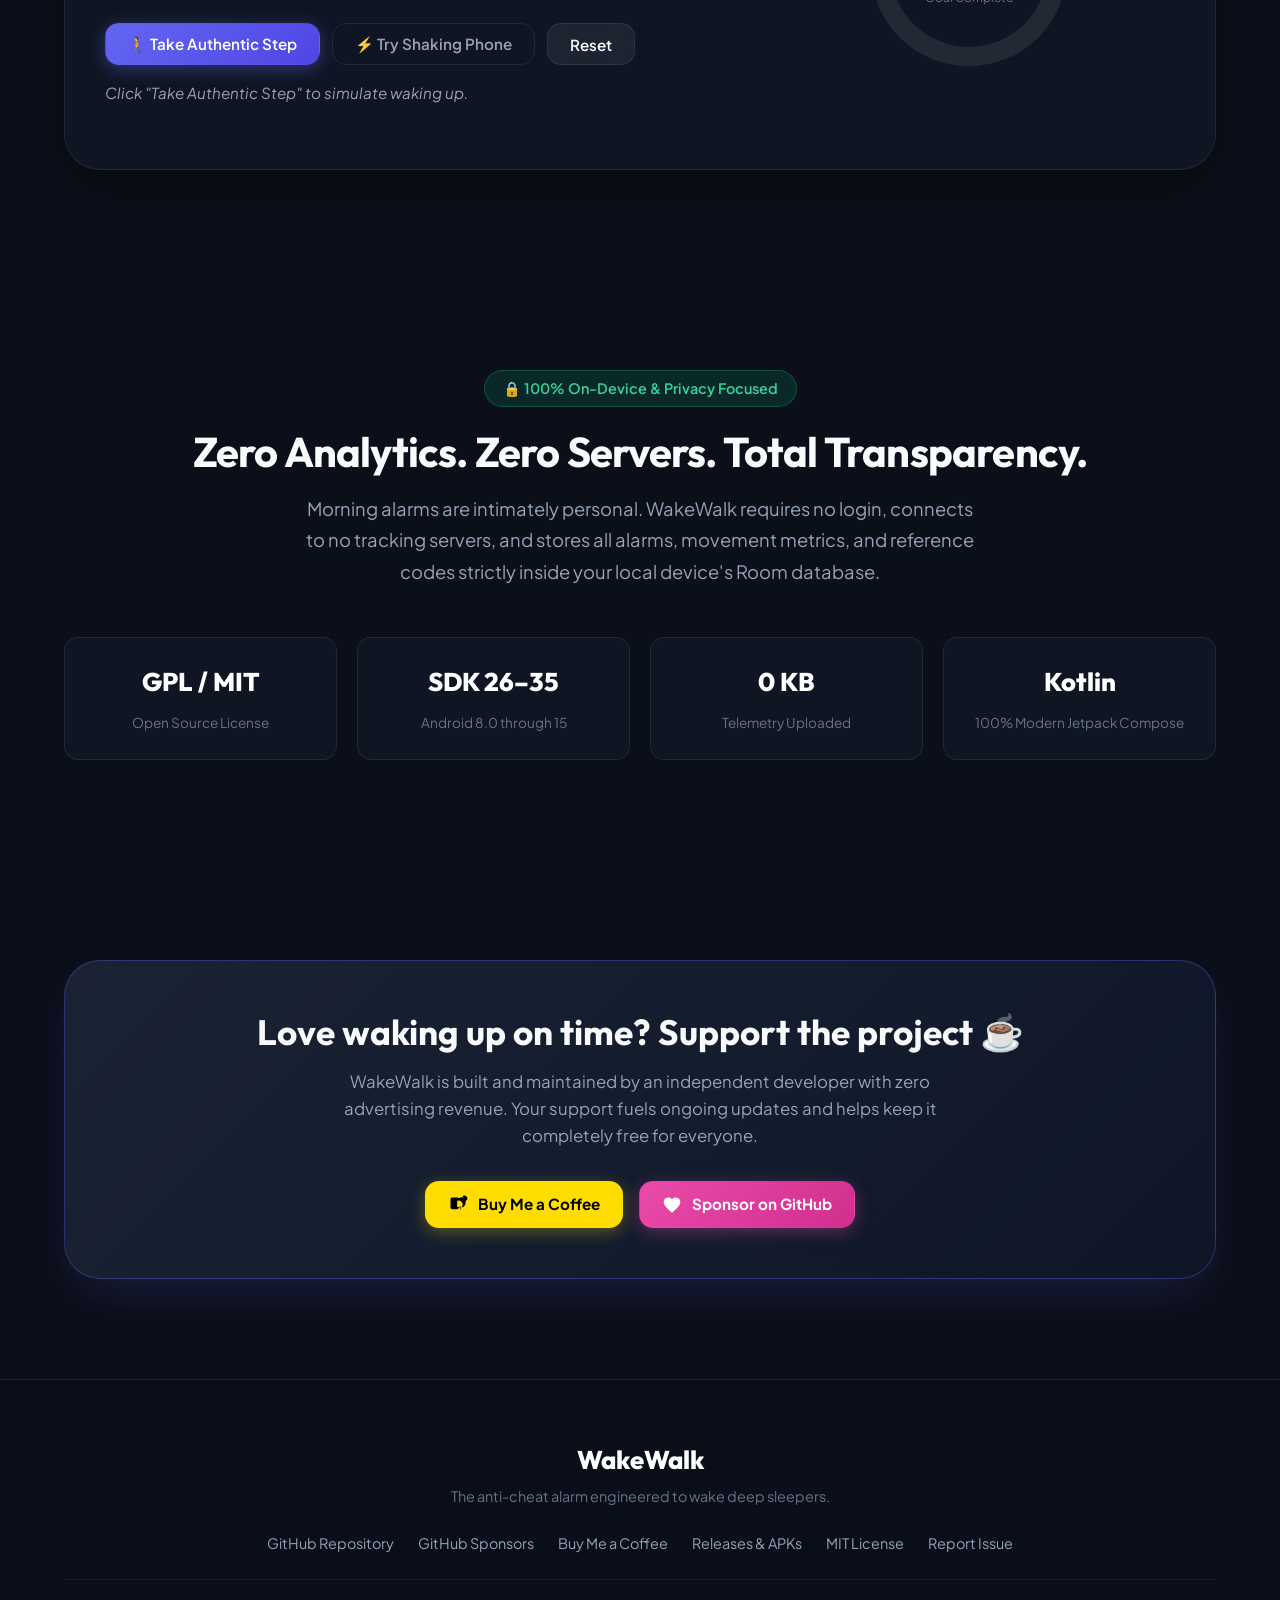
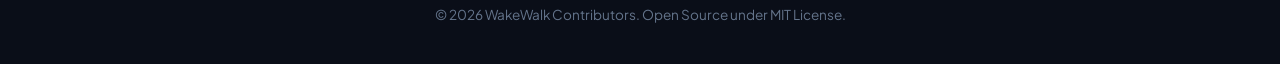
==== commit 7ff5dcb4: "feat: add GitHub Sponsors and Buy Me a Coffee links across app, web, and docs" ====
--- a/docs/index.html
+++ b/docs/index.html
@@ -489,8 +489,11 @@
               </svg>
               <span>Buy Me a Coffee</span>
             </a>
-            <a href="https://github.com/rktiwari00/Alarmee" target="_blank" rel="noopener noreferrer" class="btn btn-outline" id="github-sponsor-btn">
-              <span>❤️ Sponsor on GitHub</span>
+            <a href="https://github.com/sponsors/rktiwari00" target="_blank" rel="noopener noreferrer" class="btn btn-sponsor" id="github-sponsor-btn">
+              <svg viewBox="0 0 24 24" width="20" height="20" fill="currentColor">
+                <path d="M12 21.35l-1.45-1.32C5.4 15.36 2 12.28 2 8.5 2 5.42 4.42 3 7.5 3c1.74 0 3.41.81 4.5 2.09C13.09 3.81 14.76 3 16.5 3 19.58 3 22 5.42 22 8.5c0 3.78-3.4 6.86-8.55 11.54L12 21.35z"/>
+              </svg>
+              <span>Sponsor on GitHub</span>
             </a>
           </div>
         </div>
@@ -507,6 +510,8 @@
       </div>
       <div class="footer-links">
         <a href="https://github.com/rktiwari00/Alarmee" target="_blank" rel="noopener noreferrer">GitHub Repository</a>
+        <a href="https://github.com/sponsors/rktiwari00" target="_blank" rel="noopener noreferrer">GitHub Sponsors</a>
+        <a href="https://buymeacoffee.com/rktiwari00" target="_blank" rel="noopener noreferrer">Buy Me a Coffee</a>
         <a href="https://github.com/rktiwari00/Alarmee/releases" target="_blank" rel="noopener noreferrer">Releases & APKs</a>
         <a href="https://github.com/rktiwari00/Alarmee/blob/master/LICENSE" target="_blank" rel="noopener noreferrer">MIT License</a>
         <a href="https://github.com/rktiwari00/Alarmee/issues" target="_blank" rel="noopener noreferrer">Report Issue</a>
--- a/docs/styles.css
+++ b/docs/styles.css
@@ -218,6 +218,20 @@
   box-shadow: 0 8px 24px rgba(255, 221, 0, 0.45);
 }
 
+.btn-sponsor {
+  background: linear-gradient(135deg, #EA4AAA 0%, #D12F8E 100%);
+  color: #ffffff;
+  font-weight: 700;
+  box-shadow: 0 4px 16px rgba(234, 74, 170, 0.35);
+}
+
+.btn-sponsor:hover {
+  background: linear-gradient(135deg, #F35BB5 0%, #EA4AAA 100%);
+  transform: translateY(-2px);
+  box-shadow: 0 8px 24px rgba(234, 74, 170, 0.5);
+  color: #ffffff;
+}
+
 .btn-lg {
   padding: 14px 28px;
   font-size: 1.05rem;
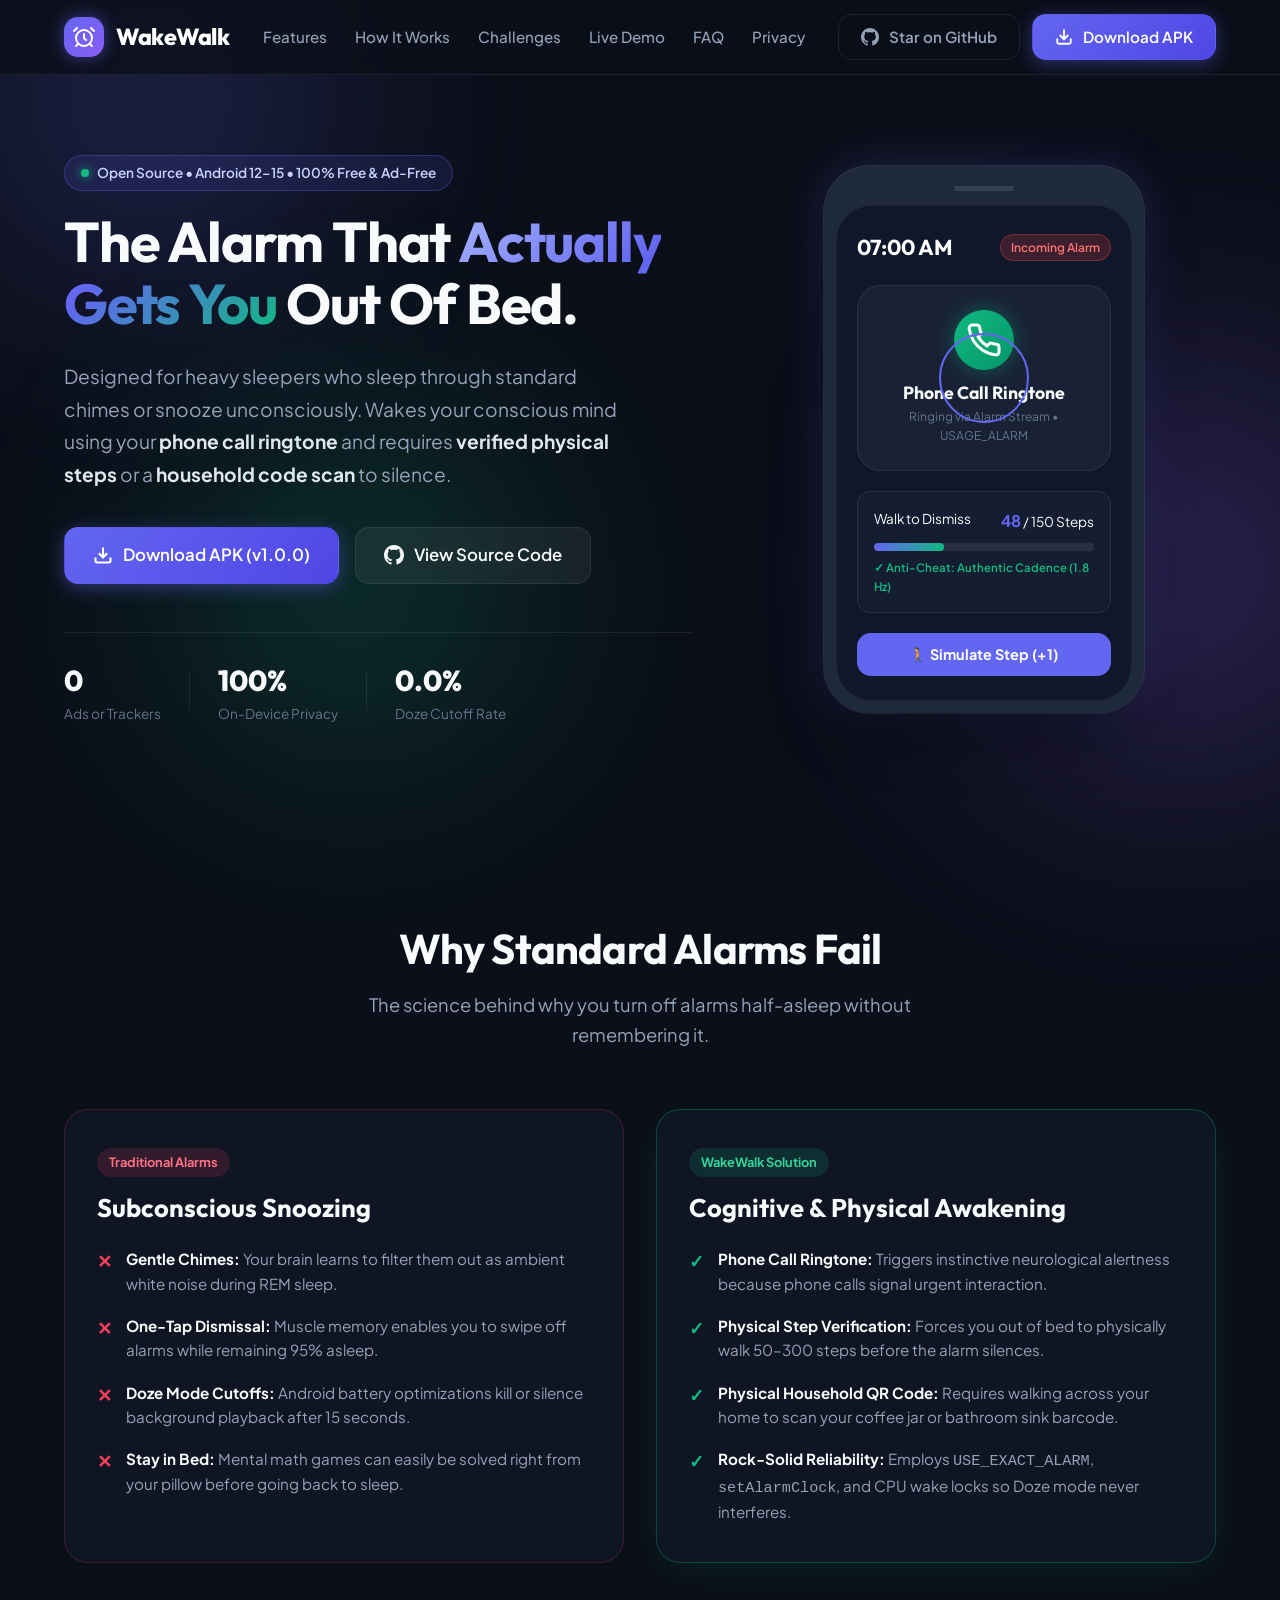
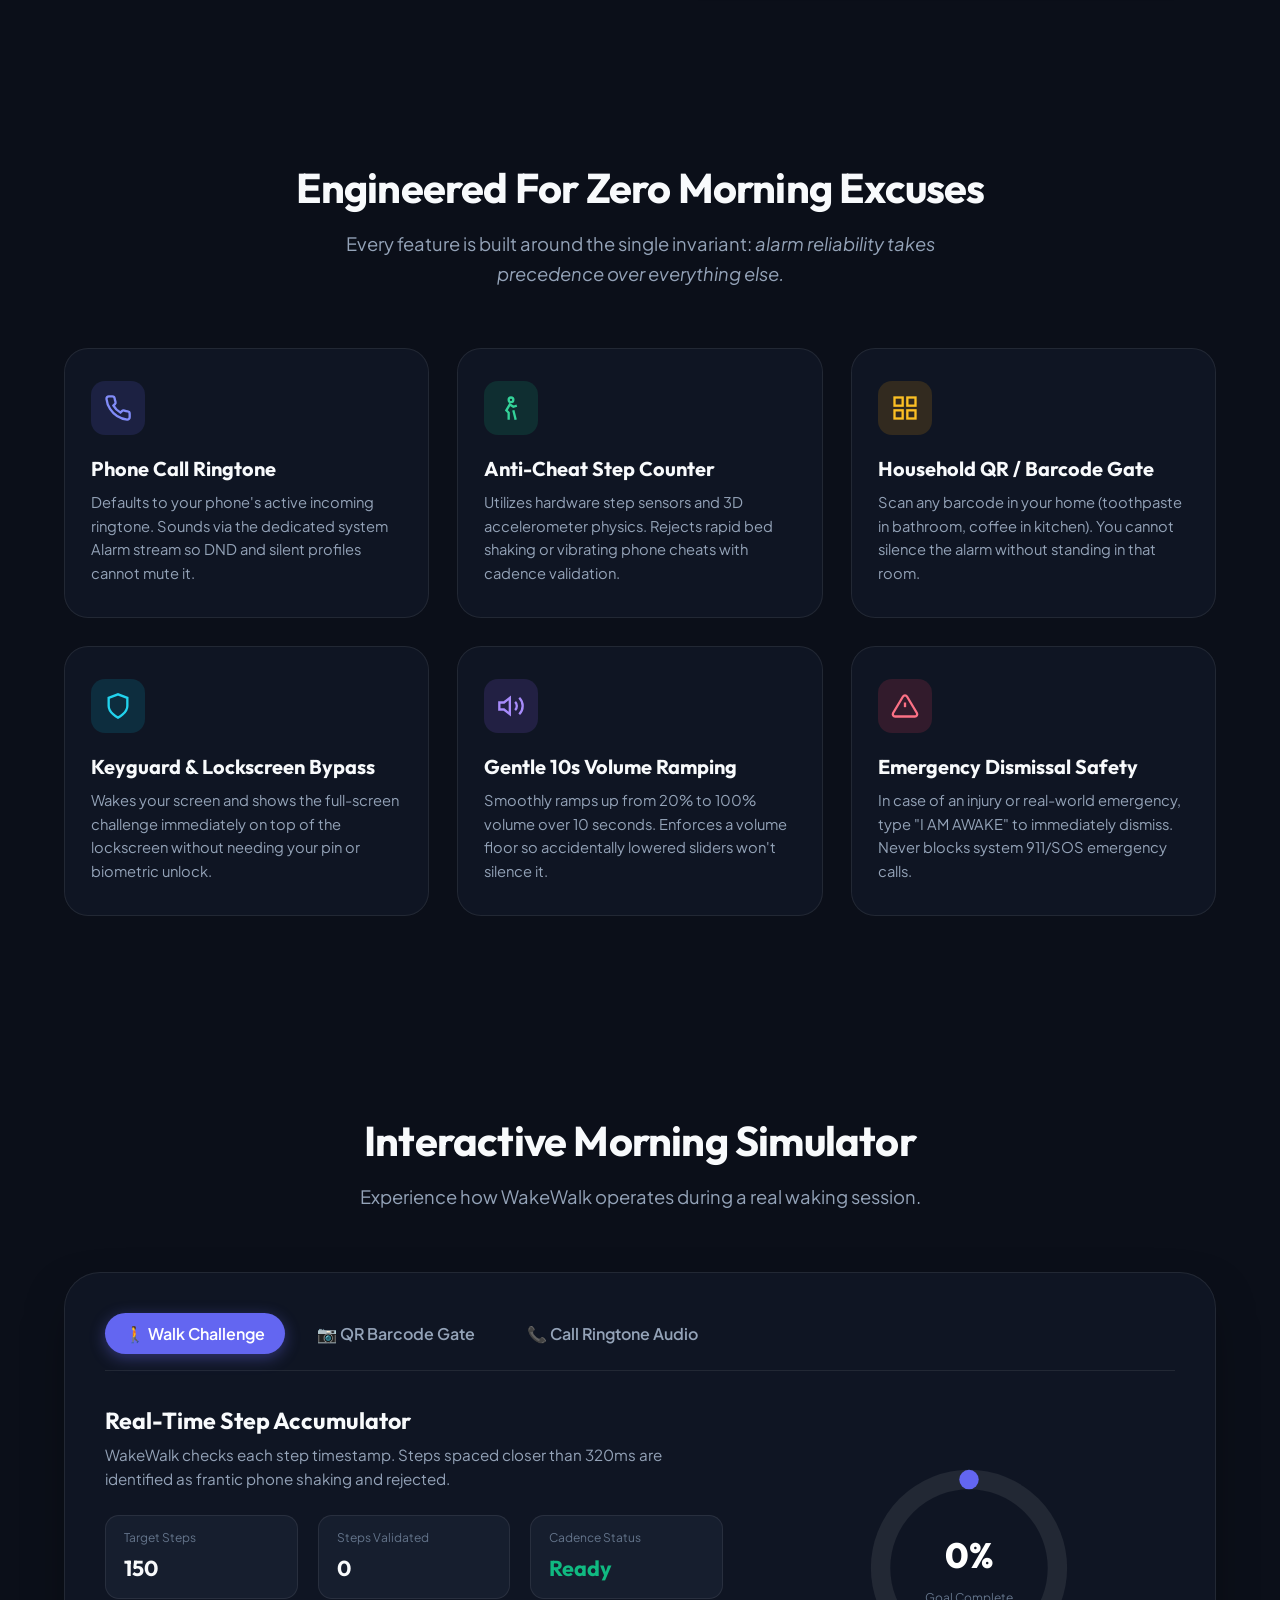
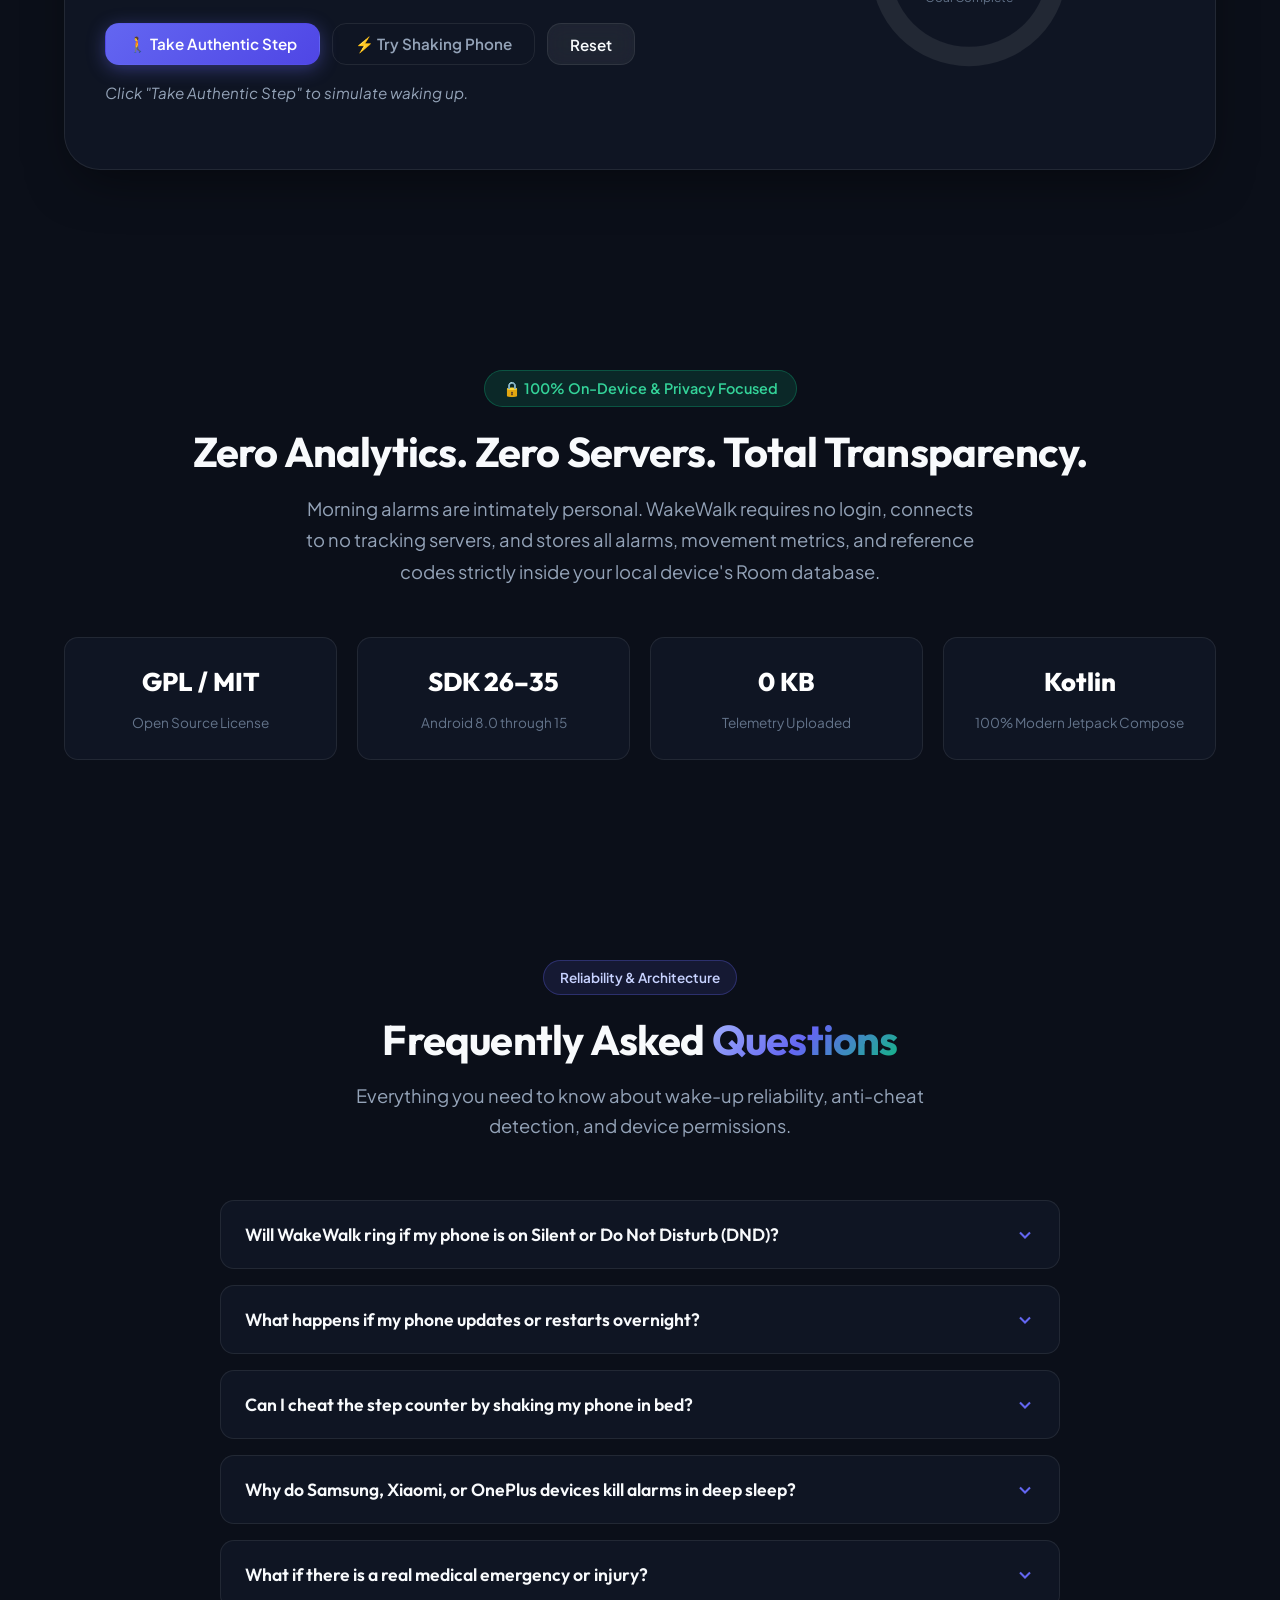
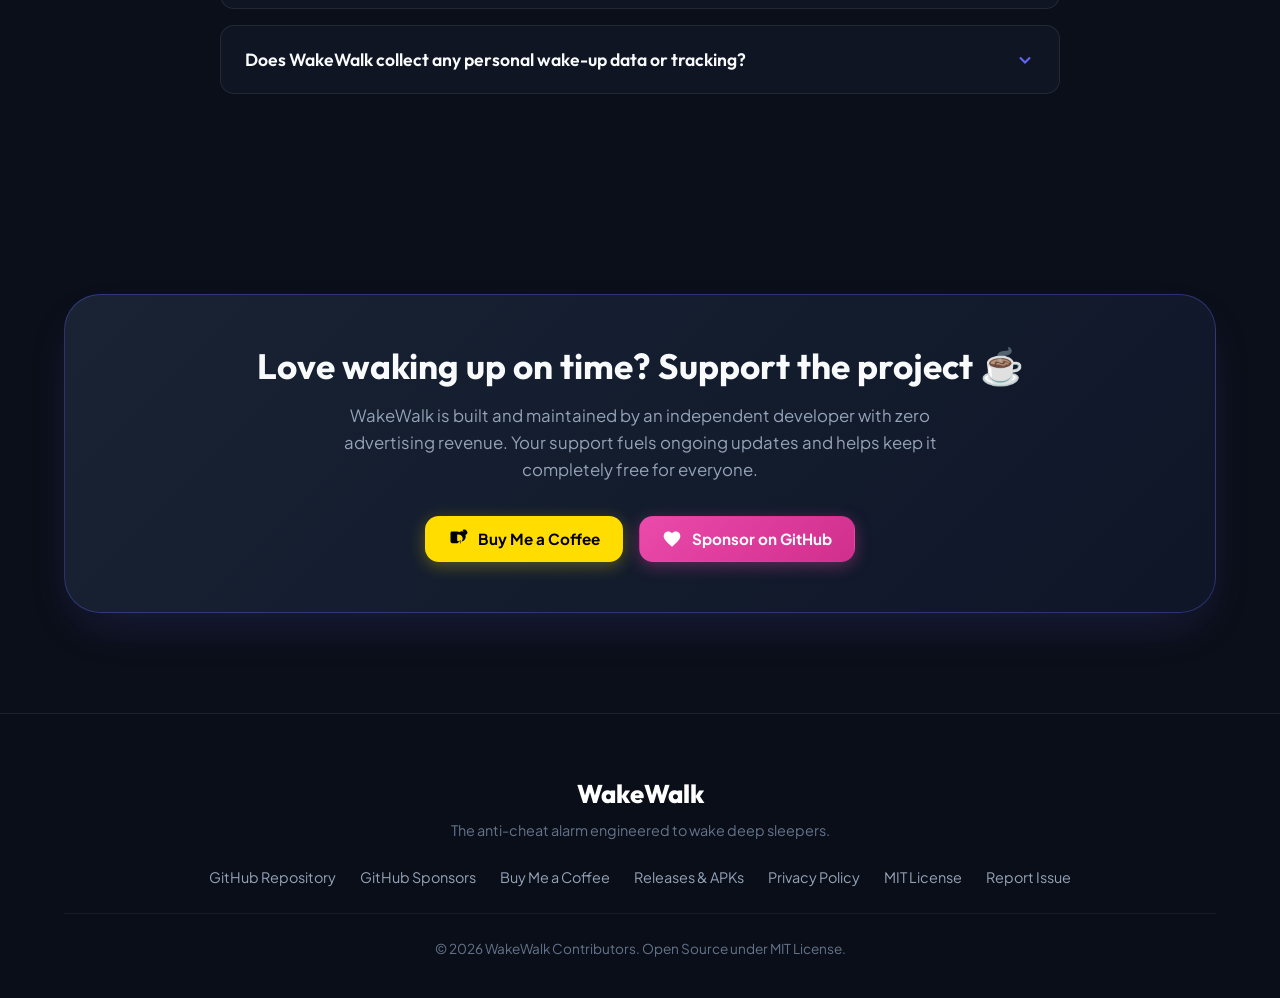
==== commit d0e71fe7: "feat: add social share banner, FAQ accordion, privacy policy, CI/CD workflow, and OEM battery guidan" ====
--- a/docs/index.html
+++ b/docs/index.html
@@ -3,6 +3,17 @@
 <head>
   <meta charset="UTF-8">
   <meta name="viewport" content="width=device-width, initial-scale=1.0">
+
+  <!-- Google tag (gtag.js) -->
+  <script async src="https://www.googletagmanager.com/gtag/js?id=G-QHF5NLJ1J9"></script>
+  <script>
+    window.dataLayer = window.dataLayer || [];
+    function gtag(){dataLayer.push(arguments);}
+    gtag('js', new Date());
+
+    gtag('config', 'G-QHF5NLJ1J9');
+  </script>
+
   <title>WakeWalk — Anti-Cheat Smart Alarm for Deep Sleepers</title>
   <meta name="description" content="WakeWalk is an open-source Android alarm app engineered for deep sleepers. Uses phone call ringtones and physical step/QR verification to guarantee you wake up.">
   <meta name="keywords" content="alarm app, android alarm, wake walk, deep sleepers alarm, qr code alarm, step counter alarm, open source alarm">
@@ -13,6 +24,12 @@
   <meta property="og:title" content="WakeWalk — The Alarm That Actually Gets You Out Of Bed">
   <meta property="og:description" content="Zero ads. 100% private. Wakes your conscious brain with phone call ringtones and authentic motion verification.">
   <meta property="og:image" content="https://raw.githubusercontent.com/rktiwari00/Alarmee/master/docs/assets/og-image.png">
+
+  <!-- Twitter Card -->
+  <meta name="twitter:card" content="summary_large_image">
+  <meta name="twitter:title" content="WakeWalk — The Alarm That Actually Gets You Out Of Bed">
+  <meta name="twitter:description" content="Anti-cheat Android alarm app for deep sleepers. Phone call ringtones and physical step/QR verification.">
+  <meta name="twitter:image" content="https://raw.githubusercontent.com/rktiwari00/Alarmee/master/docs/assets/og-image.png">
 
   <!-- Favicon SVG -->
   <link rel="icon" type="image/svg+xml" href="data:image/svg+xml,<svg xmlns='http://www.w3.org/2000/svg' viewBox='0 0 100 100'><circle cx='50' cy='50' r='45' fill='%236366F1'/><path d='M50 20v30l20 12' stroke='%23ffffff' stroke-width='8' stroke-linecap='round'/><path d='M35 85l15-20 15 20' stroke='%2310B981' stroke-width='6' stroke-linecap='round' fill='none'/></svg>">
@@ -52,6 +69,7 @@
         <a href="#how-it-works">How It Works</a>
         <a href="#challenges">Challenges</a>
         <a href="#demo">Live Demo</a>
+        <a href="#faq">FAQ</a>
         <a href="#privacy">Privacy</a>
       </div>
 
@@ -473,6 +491,83 @@
     </div>
   </section>
 
+  <!-- Frequently Asked Questions -->
+  <section class="section faq-section" id="faq">
+    <div class="container">
+      <div class="section-header text-center">
+        <div class="badge-pill">
+          <span>Reliability & Architecture</span>
+        </div>
+        <h2 class="section-title">Frequently Asked <span class="gradient-text">Questions</span></h2>
+        <p class="section-subtitle">
+          Everything you need to know about wake-up reliability, anti-cheat detection, and device permissions.
+        </p>
+      </div>
+
+      <div class="faq-accordion" id="faqAccordion">
+        <div class="faq-item">
+          <button class="faq-question" aria-expanded="false">
+            <span>Will WakeWalk ring if my phone is on Silent or Do Not Disturb (DND)?</span>
+            <svg class="faq-icon" viewBox="0 0 24 24" width="20" height="20" fill="none" stroke="currentColor" stroke-width="2.5"><polyline points="6 9 12 15 18 9"></polyline></svg>
+          </button>
+          <div class="faq-answer">
+            <p><strong>Yes, absolutely.</strong> WakeWalk routes audio using Android's dedicated <code>STREAM_ALARM</code> channel with <code>AudioAttributes.USAGE_ALARM</code>. By Android operating system design, alarm streams intentionally bypass ringer mute, silent switch, and vibration-only modes to play out loud through your device speaker at full volume.</p>
+          </div>
+        </div>
+
+        <div class="faq-item">
+          <button class="faq-question" aria-expanded="false">
+            <span>What happens if my phone updates or restarts overnight?</span>
+            <svg class="faq-icon" viewBox="0 0 24 24" width="20" height="20" fill="none" stroke="currentColor" stroke-width="2.5"><polyline points="6 9 12 15 18 9"></polyline></svg>
+          </button>
+          <div class="faq-answer">
+            <p>WakeWalk registers system broadcast receivers for <code>RECEIVE_BOOT_COMPLETED</code> and <code>TIME_SET</code>. As soon as your device finishes booting or your timezone changes, WakeWalk automatically recalculates the exact trigger times and reschedules all active alarms with the OS <code>AlarmManager</code>.</p>
+          </div>
+        </div>
+
+        <div class="faq-item">
+          <button class="faq-question" aria-expanded="false">
+            <span>Can I cheat the step counter by shaking my phone in bed?</span>
+            <svg class="faq-icon" viewBox="0 0 24 24" width="20" height="20" fill="none" stroke="currentColor" stroke-width="2.5"><polyline points="6 9 12 15 18 9"></polyline></svg>
+          </button>
+          <div class="faq-answer">
+            <p><strong>No.</strong> WakeWalk features a multi-tier anti-cheat movement validator. It enforces a maximum human cadence threshold (rejecting steps occurring faster than 320ms or &gt;3.1 Hz) and analyzes 3D acceleration variance. Rapid shaking, pillow hitting, or bed vibrating are rejected as counterfeit steps.</p>
+          </div>
+        </div>
+
+        <div class="faq-item">
+          <button class="faq-question" aria-expanded="false">
+            <span>Why do Samsung, Xiaomi, or OnePlus devices kill alarms in deep sleep?</span>
+            <svg class="faq-icon" viewBox="0 0 24 24" width="20" height="20" fill="none" stroke="currentColor" stroke-width="2.5"><polyline points="6 9 12 15 18 9"></polyline></svg>
+          </button>
+          <div class="faq-answer">
+            <p>Custom Android skins (Samsung One UI, Xiaomi HyperOS/MIUI, OnePlus OxygenOS) include aggressive proprietary battery killers that sleep foreground apps overnight. To guarantee 100% alarm delivery, open the in-app <strong>Settings → Diagnostics</strong> dashboard and set WakeWalk's Battery Optimization to <em>Unrestricted</em>.</p>
+          </div>
+        </div>
+
+        <div class="faq-item">
+          <button class="faq-question" aria-expanded="false">
+            <span>What if there is a real medical emergency or injury?</span>
+            <svg class="faq-icon" viewBox="0 0 24 24" width="20" height="20" fill="none" stroke="currentColor" stroke-width="2.5"><polyline points="6 9 12 15 18 9"></polyline></svg>
+          </button>
+          <div class="faq-answer">
+            <p>WakeWalk includes a safety dismissal mechanism for emergencies. You can type the deliberate phrase <em>"I AM AWAKE"</em> or hold the emergency button continuously for 5 seconds. Additionally, system Emergency SOS shortcuts, power keys, and incoming phone calls remain completely accessible.</p>
+          </div>
+        </div>
+
+        <div class="faq-item">
+          <button class="faq-question" aria-expanded="false">
+            <span>Does WakeWalk collect any personal wake-up data or tracking?</span>
+            <svg class="faq-icon" viewBox="0 0 24 24" width="20" height="20" fill="none" stroke="currentColor" stroke-width="2.5"><polyline points="6 9 12 15 18 9"></polyline></svg>
+          </button>
+          <div class="faq-answer">
+            <p><strong>Zero.</strong> The mobile app is 100% on-device and privacy-first. There are no user accounts, no login requirements, and no analytics SDKs in the Android app. All alarms, streak records, and barcode references reside exclusively in your local SQLite/Room database.</p>
+          </div>
+        </div>
+      </div>
+    </div>
+  </section>
+
   <!-- Support & Coffee Callout -->
   <section class="section support-section" id="support">
     <div class="container">
@@ -513,6 +608,7 @@
         <a href="https://github.com/sponsors/rktiwari00" target="_blank" rel="noopener noreferrer">GitHub Sponsors</a>
         <a href="https://buymeacoffee.com/rktiwari00" target="_blank" rel="noopener noreferrer">Buy Me a Coffee</a>
         <a href="https://github.com/rktiwari00/Alarmee/releases" target="_blank" rel="noopener noreferrer">Releases & APKs</a>
+        <a href="privacy.html">Privacy Policy</a>
         <a href="https://github.com/rktiwari00/Alarmee/blob/master/LICENSE" target="_blank" rel="noopener noreferrer">MIT License</a>
         <a href="https://github.com/rktiwari00/Alarmee/issues" target="_blank" rel="noopener noreferrer">Report Issue</a>
       </div>
--- a/docs/styles.css
+++ b/docs/styles.css
@@ -1065,6 +1065,93 @@
 }
 
 /* ==========================================================================
+   FAQ Section & Accordion
+   ========================================================================== */
+
+.faq-section {
+  position: relative;
+}
+
+.faq-accordion {
+  max-width: 840px;
+  margin: 0 auto;
+  display: flex;
+  flex-direction: column;
+  gap: 16px;
+}
+
+.faq-item {
+  background: var(--bg-card);
+  border: 1px solid var(--border-color);
+  border-radius: var(--radius-md);
+  overflow: hidden;
+  transition: all var(--transition-fast);
+}
+
+.faq-item:hover {
+  border-color: rgba(99, 102, 241, 0.35);
+  background: var(--bg-card-hover);
+}
+
+.faq-question {
+  width: 100%;
+  display: flex;
+  align-items: center;
+  justify-content: space-between;
+  gap: 16px;
+  padding: 22px 24px;
+  background: transparent;
+  border: none;
+  color: var(--text-primary);
+  font-family: var(--font-heading);
+  font-size: 1.1rem;
+  font-weight: 600;
+  text-align: left;
+  cursor: pointer;
+  transition: color var(--transition-fast);
+}
+
+.faq-question:hover {
+  color: #C7D2FE;
+}
+
+.faq-icon {
+  flex-shrink: 0;
+  transition: transform var(--transition-smooth);
+  color: var(--primary);
+}
+
+.faq-item.active .faq-icon {
+  transform: rotate(180deg);
+}
+
+.faq-answer {
+  max-height: 0;
+  overflow: hidden;
+  transition: max-height 0.35s cubic-bezier(0.16, 1, 0.3, 1), padding 0.3s ease;
+  padding: 0 24px;
+}
+
+.faq-item.active .faq-answer {
+  max-height: 300px;
+  padding: 0 24px 24px 24px;
+}
+
+.faq-answer p {
+  color: var(--text-secondary);
+  font-size: 0.98rem;
+  line-height: 1.65;
+}
+
+.faq-answer code {
+  background: rgba(255, 255, 255, 0.08);
+  padding: 2px 6px;
+  border-radius: 4px;
+  color: #C7D2FE;
+  font-size: 0.88rem;
+}
+
+/* ==========================================================================
    Support Section
    ========================================================================== */
 
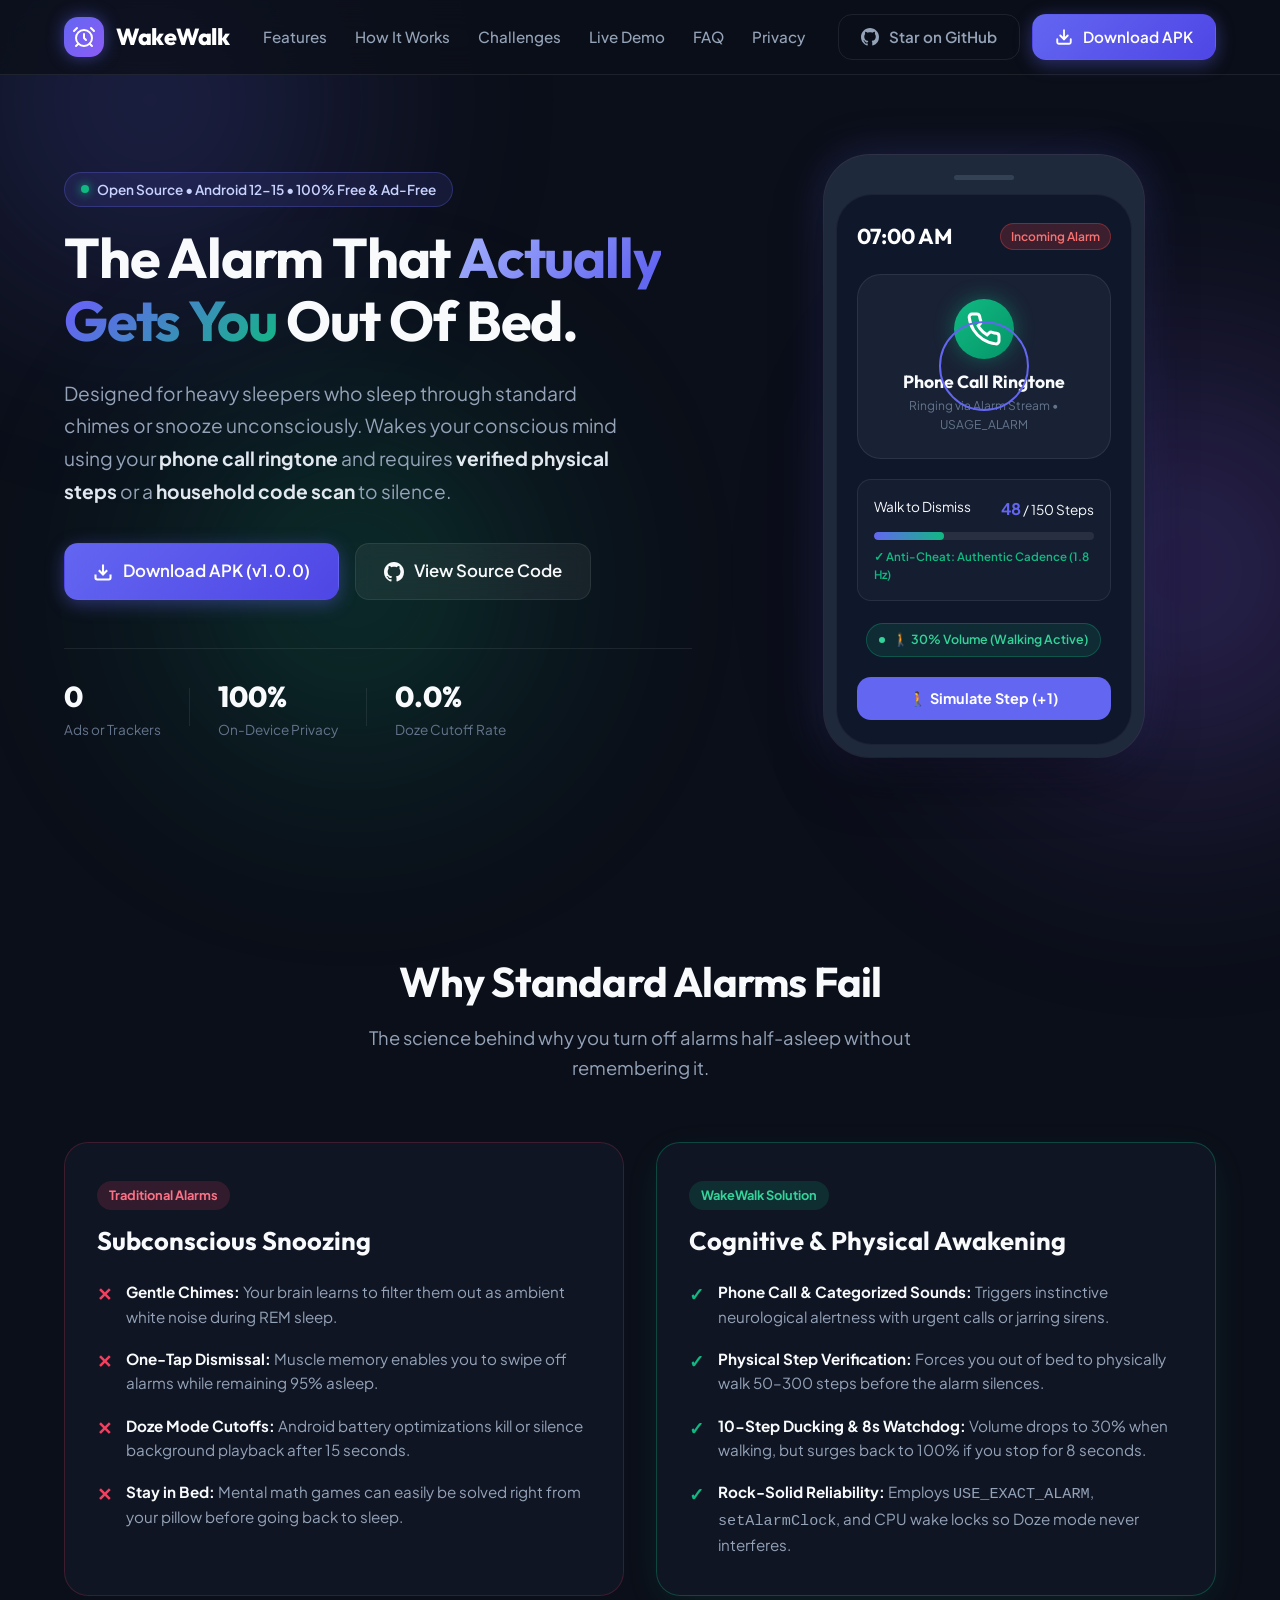
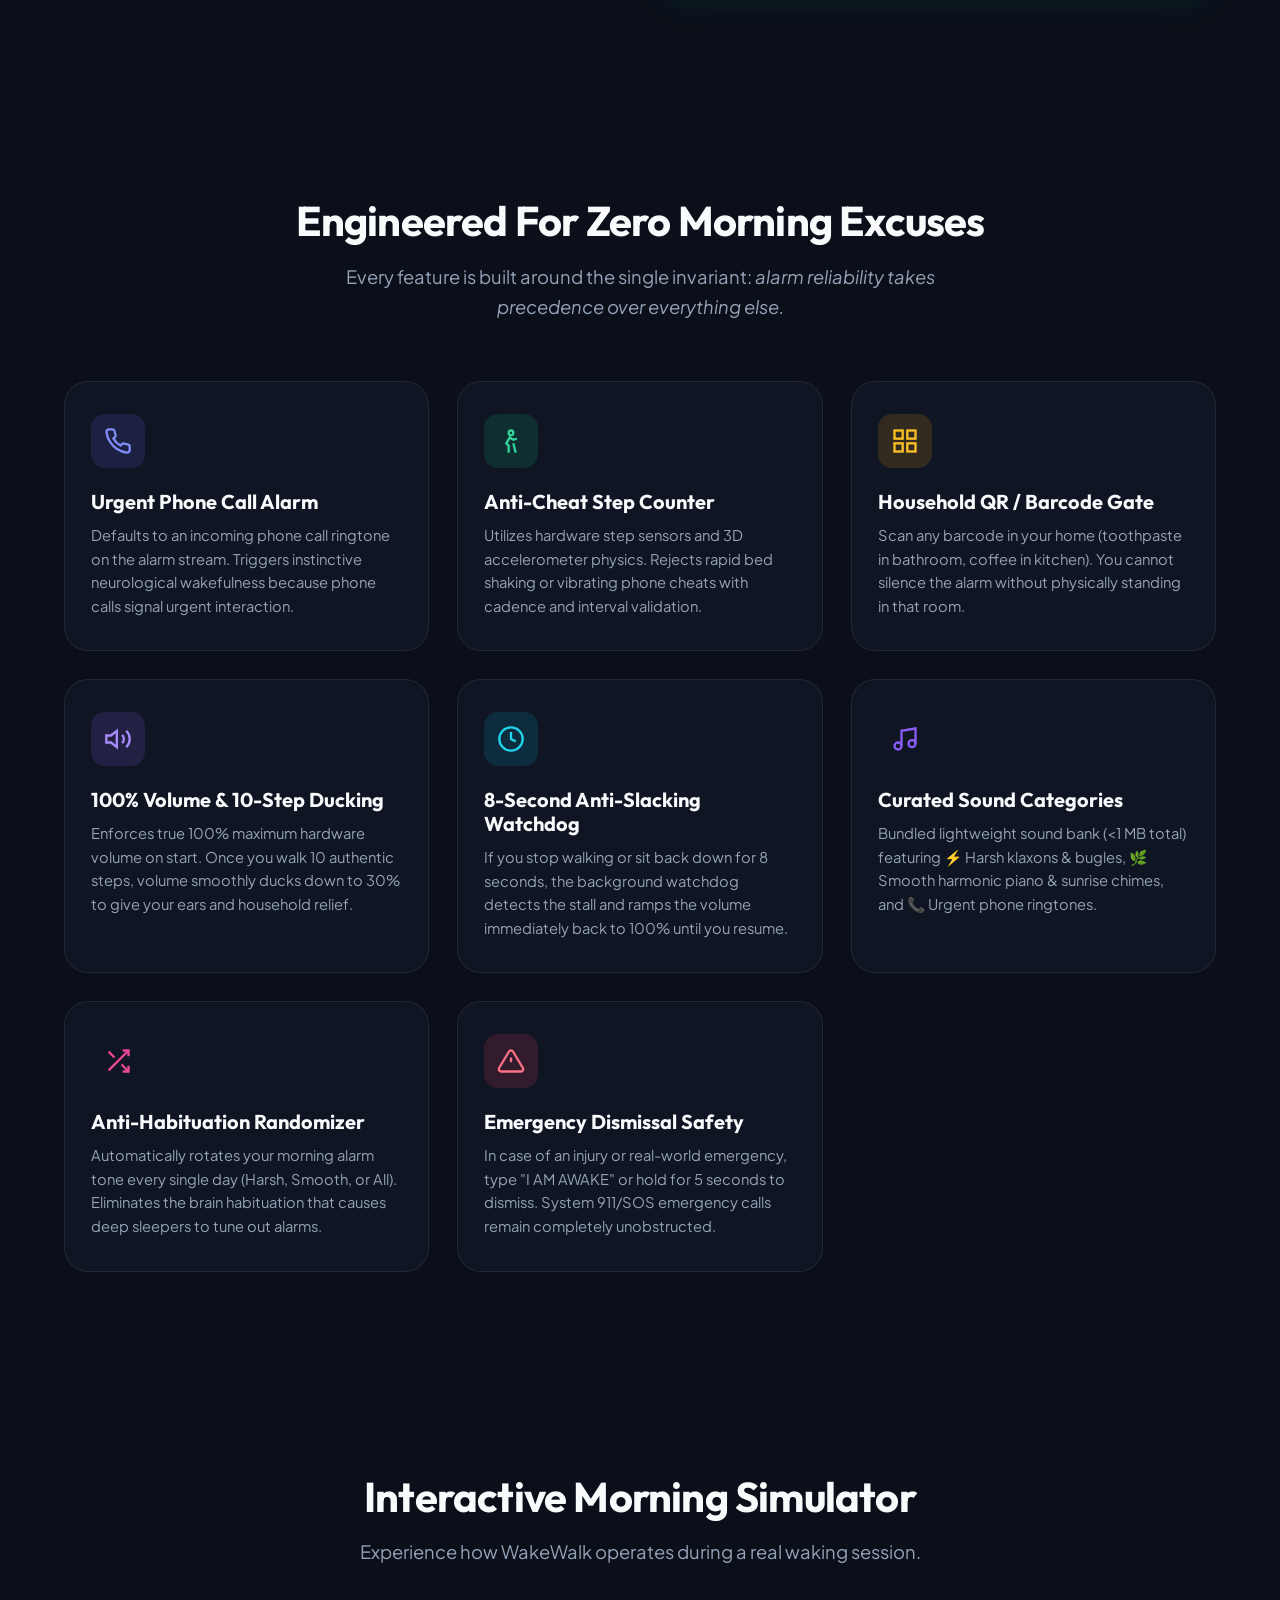
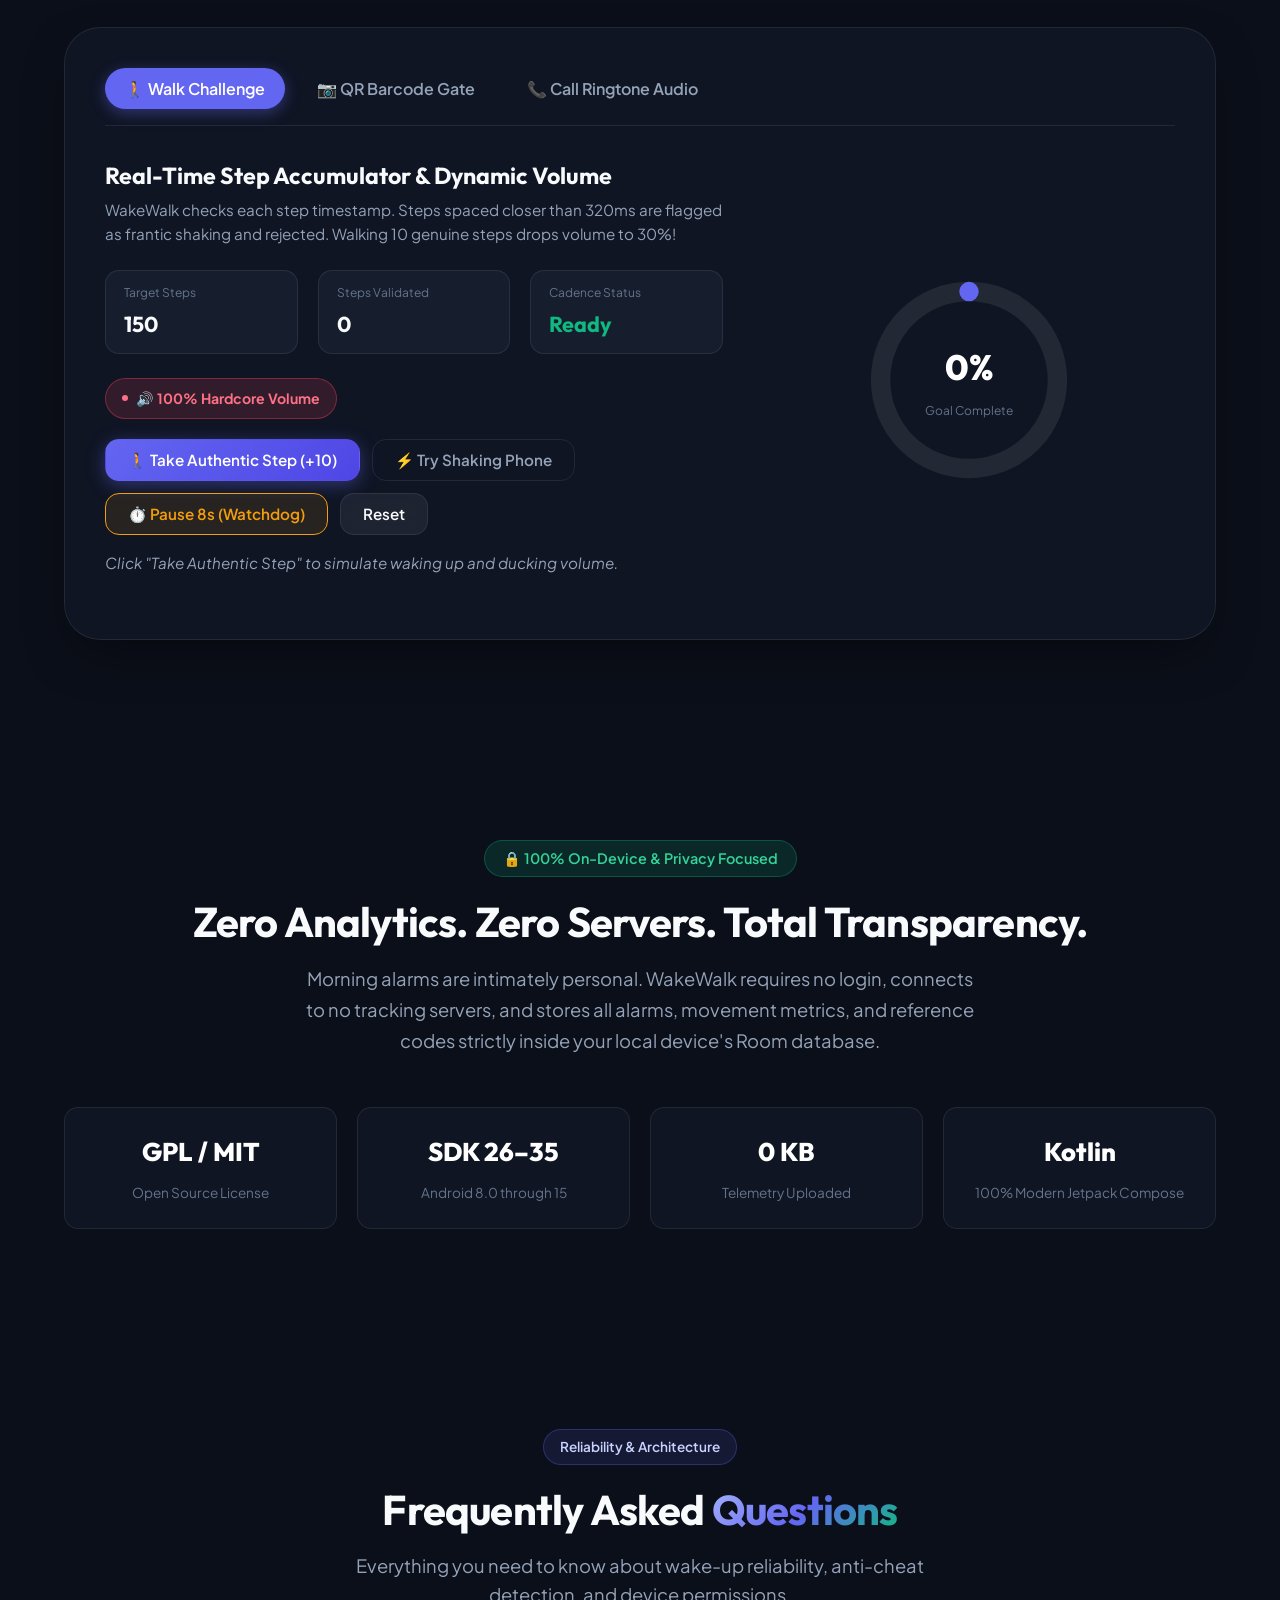
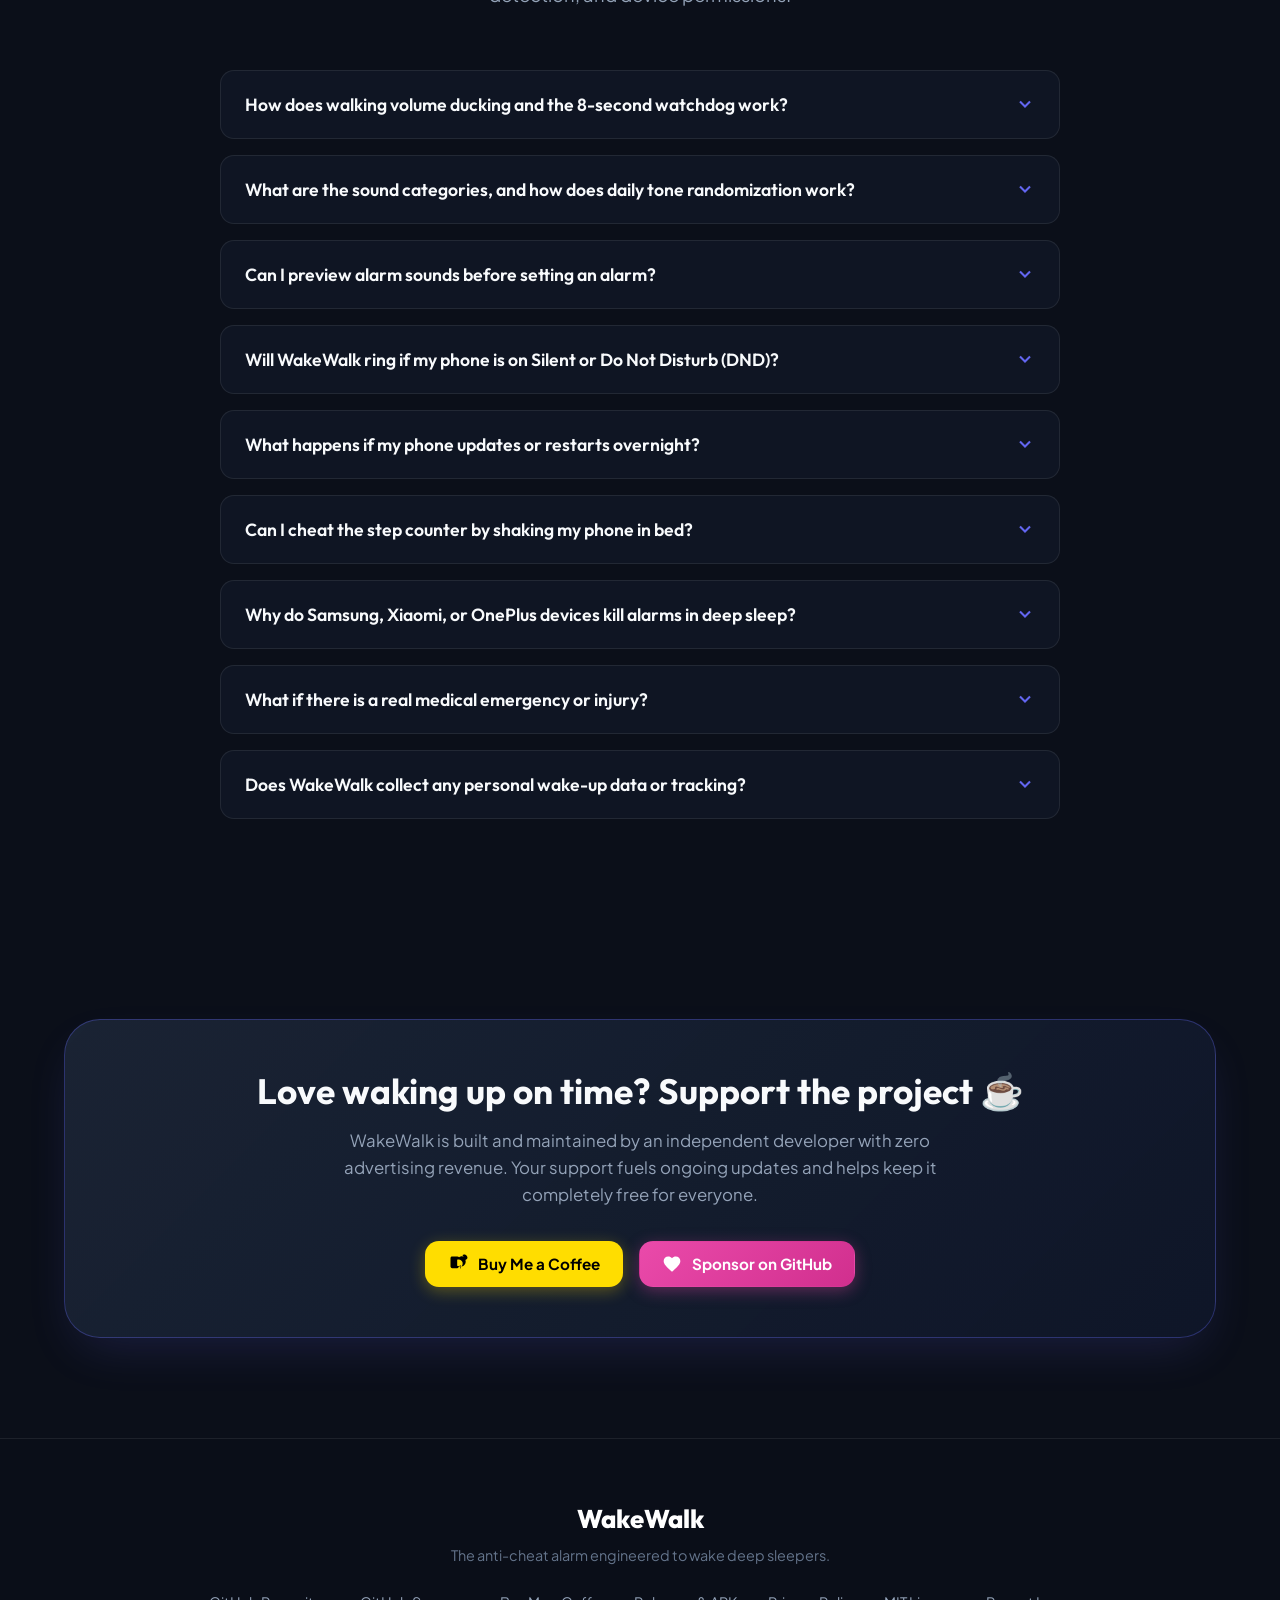
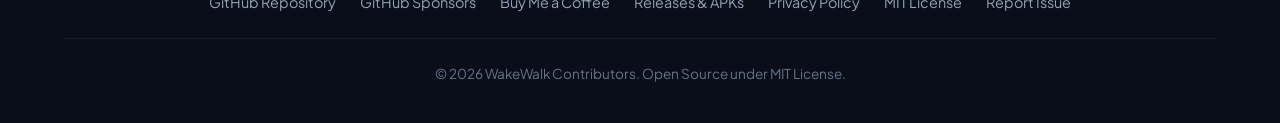
==== commit 51f362a8: "docs: update features across README, landing page, interactive simulator, and FAQ" ====
--- a/docs/index.html
+++ b/docs/index.html
@@ -102,7 +102,7 @@
       <div class="hero-text">
         <div class="badge-pill">
           <span class="badge-dot"></span>
-          <span>Open Source • Android 12–15 • 100% Free & Ad-Free</span>
+          <span>Open Source • Android 12&#45;15 • 100% Free & Ad-Free</span>
         </div>
         <h1 class="hero-title">The Alarm That <span class="gradient-text">Actually Gets You</span> Out Of Bed.</h1>
         <p class="hero-subtitle">
@@ -175,6 +175,11 @@
                 <div class="progress-bar-fill" id="heroProgressBar" style="width: 32%;"></div>
               </div>
               <p class="anti-cheat-status">✓ Anti-Cheat: Authentic Cadence (1.8 Hz)</p>
+            </div>
+
+            <div class="mockup-volume-pill" id="heroVolumePill">
+              <span class="pill-dot"></span>
+              <span id="heroVolumeText">🚶 30% Volume (Walking Active)</span>
             </div>
 
             <button class="mockup-interact-btn" id="heroSimulateStepBtn">
@@ -224,7 +229,7 @@
           <ul class="feature-list">
             <li>
               <span class="icon-good">✓</span>
-              <span><strong>Phone Call Ringtone:</strong> Triggers instinctive neurological alertness because phone calls signal urgent interaction.</span>
+              <span><strong>Phone Call & Categorized Sounds:</strong> Triggers instinctive neurological alertness with urgent calls or jarring sirens.</span>
             </li>
             <li>
               <span class="icon-good">✓</span>
@@ -232,7 +237,7 @@
             </li>
             <li>
               <span class="icon-good">✓</span>
-              <span><strong>Physical Household QR Code:</strong> Requires walking across your home to scan your coffee jar or bathroom sink barcode.</span>
+              <span><strong>10-Step Ducking & 8s Watchdog:</strong> Volume drops to 30% when walking, but surges back to 100% if you stop for 8 seconds.</span>
             </li>
             <li>
               <span class="icon-good">✓</span>
@@ -259,8 +264,8 @@
               <path d="M22 16.92v3a2 2 0 0 1-2.18 2 19.79 19.79 0 0 1-8.63-3.07 19.5 19.5 0 0 1-6-6 19.79 19.79 0 0 1-3.07-8.67A2 2 0 0 1 4.11 2h3a2 2 0 0 1 2 1.72 12.84 12.84 0 0 0 .7 2.81 2 2 0 0 1-.45 2.11L8.09 9.91a16 16 0 0 0 6 6l1.27-1.27a2 2 0 0 1 2.11-.45 12.84 12.84 0 0 0 2.81.7A2 2 0 0 1 22 16.92z"></path>
             </svg>
           </div>
-          <h3 class="feature-title">Phone Call Ringtone</h3>
-          <p class="feature-desc">Defaults to your phone's active incoming ringtone. Sounds via the dedicated system Alarm stream so DND and silent profiles cannot mute it.</p>
+          <h3 class="feature-title">Urgent Phone Call Alarm</h3>
+          <p class="feature-desc">Defaults to an incoming phone call ringtone on the alarm stream. Triggers instinctive neurological wakefulness because phone calls signal urgent interaction.</p>
         </div>
 
         <div class="feature-box">
@@ -272,7 +277,7 @@
             </svg>
           </div>
           <h3 class="feature-title">Anti-Cheat Step Counter</h3>
-          <p class="feature-desc">Utilizes hardware step sensors and 3D accelerometer physics. Rejects rapid bed shaking or vibrating phone cheats with cadence validation.</p>
+          <p class="feature-desc">Utilizes hardware step sensors and 3D accelerometer physics. Rejects rapid bed shaking or vibrating phone cheats with cadence and interval validation.</p>
         </div>
 
         <div class="feature-box">
@@ -285,17 +290,7 @@
             </svg>
           </div>
           <h3 class="feature-title">Household QR / Barcode Gate</h3>
-          <p class="feature-desc">Scan any barcode in your home (toothpaste in bathroom, coffee in kitchen). You cannot silence the alarm without standing in that room.</p>
-        </div>
-
-        <div class="feature-box">
-          <div class="feature-icon icon-shield">
-            <svg viewBox="0 0 24 24" width="28" height="28" fill="none" stroke="currentColor" stroke-width="2">
-              <path d="M12 22s8-4 8-10V5l-8-3-8 3v7c0 6 8 10 8 10z"></path>
-            </svg>
-          </div>
-          <h3 class="feature-title">Keyguard & Lockscreen Bypass</h3>
-          <p class="feature-desc">Wakes your screen and shows the full-screen challenge immediately on top of the lockscreen without needing your pin or biometric unlock.</p>
+          <p class="feature-desc">Scan any barcode in your home (toothpaste in bathroom, coffee in kitchen). You cannot silence the alarm without physically standing in that room.</p>
         </div>
 
         <div class="feature-box">
@@ -305,8 +300,45 @@
               <path d="M19.07 4.93a10 10 0 0 1 0 14.14M15.54 8.46a5 5 0 0 1 0 7.07"></path>
             </svg>
           </div>
-          <h3 class="feature-title">Gentle 10s Volume Ramping</h3>
-          <p class="feature-desc">Smoothly ramps up from 20% to 100% volume over 10 seconds. Enforces a volume floor so accidentally lowered sliders won't silence it.</p>
+          <h3 class="feature-title">100% Volume & 10-Step Ducking</h3>
+          <p class="feature-desc">Enforces true 100% maximum hardware volume on start. Once you walk 10 authentic steps, volume smoothly ducks down to 30% to give your ears and household relief.</p>
+        </div>
+
+        <div class="feature-box">
+          <div class="feature-icon icon-shield">
+            <svg viewBox="0 0 24 24" width="28" height="28" fill="none" stroke="currentColor" stroke-width="2">
+              <circle cx="12" cy="12" r="10"></circle>
+              <polyline points="12 6 12 12 16 14"></polyline>
+            </svg>
+          </div>
+          <h3 class="feature-title">8-Second Anti-Slacking Watchdog</h3>
+          <p class="feature-desc">If you stop walking or sit back down for 8 seconds, the background watchdog detects the stall and ramps the volume immediately back to 100% until you resume.</p>
+        </div>
+
+        <div class="feature-box">
+          <div class="feature-icon icon-music" style="color: #8B5CF6;">
+            <svg viewBox="0 0 24 24" width="28" height="28" fill="none" stroke="currentColor" stroke-width="2">
+              <path d="M9 18V5l12-2v13"></path>
+              <circle cx="6" cy="18" r="3"></circle>
+              <circle cx="18" cy="16" r="3"></circle>
+            </svg>
+          </div>
+          <h3 class="feature-title">Curated Sound Categories</h3>
+          <p class="feature-desc">Bundled lightweight sound bank (<1 MB total) featuring ⚡ Harsh klaxons & bugles, 🌿 Smooth harmonic piano & sunrise chimes, and 📞 Urgent phone ringtones.</p>
+        </div>
+
+        <div class="feature-box">
+          <div class="feature-icon icon-random" style="color: #EC4899;">
+            <svg viewBox="0 0 24 24" width="28" height="28" fill="none" stroke="currentColor" stroke-width="2">
+              <polyline points="16 3 21 3 21 8"></polyline>
+              <line x1="4" y1="20" x2="21" y2="3"></line>
+              <polyline points="21 16 21 21 16 21"></polyline>
+              <line x1="15" y1="15" x2="21" y2="21"></line>
+              <line x1="4" y1="4" x2="9" y2="9"></line>
+            </svg>
+          </div>
+          <h3 class="feature-title">Anti-Habituation Randomizer</h3>
+          <p class="feature-desc">Automatically rotates your morning alarm tone every single day (Harsh, Smooth, or All). Eliminates the brain habituation that causes deep sleepers to tune out alarms.</p>
         </div>
 
         <div class="feature-box">
@@ -318,7 +350,7 @@
             </svg>
           </div>
           <h3 class="feature-title">Emergency Dismissal Safety</h3>
-          <p class="feature-desc">In case of an injury or real-world emergency, type "I AM AWAKE" to immediately dismiss. Never blocks system 911/SOS emergency calls.</p>
+          <p class="feature-desc">In case of an injury or real-world emergency, type "I AM AWAKE" or hold for 5 seconds to dismiss. System 911/SOS emergency calls remain completely unobstructed.</p>
         </div>
       </div>
     </div>
@@ -343,8 +375,8 @@
         <div class="demo-tab-pane active" id="walk-tab">
           <div class="demo-content-grid">
             <div class="demo-controls">
-              <h3>Real-Time Step Accumulator</h3>
-              <p>WakeWalk checks each step timestamp. Steps spaced closer than 320ms are identified as frantic phone shaking and rejected.</p>
+              <h3>Real-Time Step Accumulator & Dynamic Volume</h3>
+              <p>WakeWalk checks each step timestamp. Steps spaced closer than 320ms are flagged as frantic shaking and rejected. Walking 10 genuine steps drops volume to 30%!</p>
               
               <div class="demo-metric-row">
                 <div class="demo-metric">
@@ -361,12 +393,19 @@
                 </div>
               </div>
 
+              <!-- Live Volume Status Badge in Simulator -->
+              <div class="simulator-volume-pill" id="simVolumePill">
+                <span class="pill-dot"></span>
+                <span id="simVolumeText">🔊 100% Hardcore Volume</span>
+              </div>
+
               <div class="btn-group">
-                <button class="btn btn-primary" id="demoWalkStepBtn">🚶 Take Authentic Step</button>
+                <button class="btn btn-primary" id="demoWalkStepBtn">🚶 Take Authentic Step (+10)</button>
                 <button class="btn btn-outline" id="demoShakeCheatBtn">⚡ Try Shaking Phone</button>
+                <button class="btn btn-warning" id="demoPauseWatchdogBtn" style="border: 1px solid #F59E0B; color: #F59E0B; background: rgba(245, 158, 11, 0.1);">⏱️ Pause 8s (Watchdog)</button>
                 <button class="btn btn-secondary" id="demoResetBtn">Reset</button>
               </div>
-              <p class="demo-hint" id="demoLogText">Click "Take Authentic Step" to simulate waking up.</p>
+              <p class="demo-hint" id="demoLogText">Click "Take Authentic Step" to simulate waking up and ducking volume.</p>
             </div>
 
             <div class="demo-visualizer">
@@ -423,24 +462,33 @@
         <div class="demo-tab-pane" id="audio-tab">
           <div class="demo-content-grid">
             <div class="demo-controls">
-              <h3>Phone Call Ringtone Stream</h3>
-              <p>Normal alarm chimes are easily ignored. WakeWalk plays your device's actual incoming ringtone over <code>USAGE_ALARM</code>.</p>
+              <h3>Curated Sound Bank & Volume Ducking</h3>
+              <p>Sample bundled tones across categories. Notice how walking 10 steps automatically ducks the hardcore volume to 30% relief.</p>
               
+              <!-- Sound Category Selector -->
+              <div class="sound-category-picker" id="soundCategoryPicker">
+                <button class="sound-cat-btn active" data-sound="phone">📞 Phone Call</button>
+                <button class="sound-cat-btn" data-sound="harsh">⚡ Harsh (Klaxon)</button>
+                <button class="sound-cat-btn" data-sound="smooth">🌿 Smooth (Piano)</button>
+                <button class="sound-cat-btn" data-sound="random">🎲 Daily Random</button>
+              </div>
+
               <div class="volume-ramp-card">
                 <div class="volume-header">
-                  <span>Gradual Volume Ramping (0s – 10s)</span>
-                  <span id="volumeRampLevel">20% Volume</span>
+                  <span id="volumeStatusTitle">Volume: Hardcore Max Level</span>
+                  <span id="volumeRampLevel">100% Volume</span>
                 </div>
                 <div class="progress-bar-bg">
-                  <div class="progress-bar-fill" id="volumeRampBar" style="width: 20%;"></div>
+                  <div class="progress-bar-fill" id="volumeRampBar" style="width: 100%; background: linear-gradient(90deg, #6366F1, #F43F5E);"></div>
                 </div>
               </div>
 
               <div class="btn-group">
-                <button class="btn btn-primary" id="demoPlayRingtoneBtn">▶ Simulate Alarm Ringing</button>
-                <button class="btn btn-outline" id="demoStopRingtoneBtn">⏹ Silence Alarm</button>
-              </div>
-              <p class="demo-hint" id="demoAudioHint">Click to simulate the incoming phone call tone.</p>
+                <button class="btn btn-primary" id="demoPlayRingtoneBtn">▶ Play Sound Preview</button>
+                <button class="btn btn-outline" id="demoDuckVolumeBtn">🚶 Duck Volume (30%)</button>
+                <button class="btn btn-secondary" id="demoStopRingtoneBtn">⏹ Stop Sound</button>
+              </div>
+              <p class="demo-hint" id="demoAudioHint">Select a category and click "Play Sound Preview" to audition.</p>
             </div>
 
             <div class="demo-visualizer">
@@ -505,6 +553,36 @@
       </div>
 
       <div class="faq-accordion" id="faqAccordion">
+        <div class="faq-item">
+          <button class="faq-question" aria-expanded="false">
+            <span>How does walking volume ducking and the 8-second watchdog work?</span>
+            <svg class="faq-icon" viewBox="0 0 24 24" width="20" height="20" fill="none" stroke="currentColor" stroke-width="2.5"><polyline points="6 9 12 15 18 9"></polyline></svg>
+          </button>
+          <div class="faq-answer">
+            <p>When an alarm rings, it starts at <strong>100% maximum hardware volume</strong> to ensure you cannot sleep through it. Once you physically walk <strong>10 verified steps</strong>, the volume smoothly ducks down to <strong>30%</strong> (relief reward) so you don't wake family or suffer ear fatigue while finishing your steps. However, if you sit back down or stop walking for <strong>8 seconds</strong>, the background watchdog detects the stall and ramps the volume right back up to 100% until you resume walking.</p>
+          </div>
+        </div>
+
+        <div class="faq-item">
+          <button class="faq-question" aria-expanded="false">
+            <span>What are the sound categories, and how does daily tone randomization work?</span>
+            <svg class="faq-icon" viewBox="0 0 24 24" width="20" height="20" fill="none" stroke="currentColor" stroke-width="2.5"><polyline points="6 9 12 15 18 9"></polyline></svg>
+          </button>
+          <div class="faq-answer">
+            <p>WakeWalk includes a curated built-in sound bank (<1 MB total) with 3 categories: <strong>⚡ Harsh / Intense</strong> (klaxons, bugles, overdrive sirens for heavy sleepers), <strong>🌿 Smooth / Gentle</strong> (piano melodies, ambient sunrise pads, celestial chimes), and <strong>📞 Urgent Phone Call</strong> (incoming ringtones). With <strong>Daily Randomization</strong>, you can select <em>Randomize (Harsh)</em>, <em>Randomize (Smooth)</em>, or <em>Randomize (All)</em>—the app automatically picks a fresh tone every single morning, eliminating subconscious brain habituation.</p>
+          </div>
+        </div>
+
+        <div class="faq-item">
+          <button class="faq-question" aria-expanded="false">
+            <span>Can I preview alarm sounds before setting an alarm?</span>
+            <svg class="faq-icon" viewBox="0 0 24 24" width="20" height="20" fill="none" stroke="currentColor" stroke-width="2.5"><polyline points="6 9 12 15 18 9"></polyline></svg>
+          </button>
+          <div class="faq-answer">
+            <p><strong>Yes.</strong> In the alarm creation and editing screen, tapping the Sound selector opens a categorized dialog. Every track has an instant play/pause audition button using an isolated audio channel so you can sample and compare tones without setting off a real alarm.</p>
+          </div>
+        </div>
+
         <div class="faq-item">
           <button class="faq-question" aria-expanded="false">
             <span>Will WakeWalk ring if my phone is on Silent or Do Not Disturb (DND)?</span>
--- a/docs/styles.css
+++ b/docs/styles.css
@@ -559,6 +559,55 @@
   font-weight: 600;
 }
 
+.mockup-volume-pill {
+  display: inline-flex;
+  align-items: center;
+  gap: 8px;
+  background: rgba(16, 185, 129, 0.12);
+  border: 1px solid rgba(16, 185, 129, 0.3);
+  color: #34D399;
+  font-size: 0.78rem;
+  font-weight: 600;
+  padding: 6px 12px;
+  border-radius: var(--radius-full);
+  margin-top: 2px;
+  width: fit-content;
+  align-self: center;
+  transition: all var(--transition-fast);
+}
+
+.mockup-volume-pill.full-volume {
+  background: rgba(244, 63, 94, 0.15);
+  border-color: rgba(244, 63, 94, 0.4);
+  color: #FB7185;
+}
+
+.mockup-volume-pill.ducked {
+  background: rgba(16, 185, 129, 0.15);
+  border-color: rgba(16, 185, 129, 0.4);
+  color: #34D399;
+}
+
+.mockup-volume-pill.warning {
+  background: rgba(245, 158, 11, 0.15);
+  border-color: rgba(245, 158, 11, 0.4);
+  color: #FBBF24;
+}
+
+.pill-dot {
+  width: 6px;
+  height: 6px;
+  border-radius: 50%;
+  background: currentColor;
+  display: inline-block;
+  animation: pulseDot 1.5s infinite ease-in-out;
+}
+
+@keyframes pulseDot {
+  0%, 100% { opacity: 1; transform: scale(1); }
+  50% { opacity: 0.4; transform: scale(1.3); }
+}
+
 .mockup-interact-btn {
   background: var(--primary);
   color: #fff;
@@ -841,6 +890,33 @@
   color: var(--accent-emerald);
 }
 
+.simulator-volume-pill {
+  display: inline-flex;
+  align-items: center;
+  gap: 8px;
+  background: rgba(244, 63, 94, 0.15);
+  border: 1px solid rgba(244, 63, 94, 0.4);
+  color: #FB7185;
+  font-size: 0.88rem;
+  font-weight: 700;
+  padding: 8px 16px;
+  border-radius: var(--radius-full);
+  margin-bottom: 20px;
+  transition: all var(--transition-fast);
+}
+
+.simulator-volume-pill.ducked {
+  background: rgba(16, 185, 129, 0.15);
+  border-color: rgba(16, 185, 129, 0.4);
+  color: #34D399;
+}
+
+.simulator-volume-pill.warning {
+  background: rgba(245, 158, 11, 0.15);
+  border-color: rgba(245, 158, 11, 0.4);
+  color: #FBBF24;
+}
+
 .btn-group {
   display: flex;
   flex-wrap: wrap;
@@ -964,7 +1040,39 @@
   font-weight: 600;
 }
 
-/* Audio Tab Visuals */
+/* Audio Tab Visuals & Sound Bank */
+.sound-category-picker {
+  display: flex;
+  flex-wrap: wrap;
+  gap: 8px;
+  margin-bottom: 18px;
+}
+
+.sound-cat-btn {
+  background: rgba(30, 41, 59, 0.6);
+  border: 1px solid var(--border-color);
+  color: var(--text-secondary);
+  padding: 8px 14px;
+  border-radius: var(--radius-md);
+  font-size: 0.82rem;
+  font-weight: 600;
+  cursor: pointer;
+  transition: all var(--transition-fast);
+}
+
+.sound-cat-btn:hover {
+  background: rgba(99, 102, 241, 0.15);
+  color: #fff;
+  border-color: var(--primary);
+}
+
+.sound-cat-btn.active {
+  background: var(--primary);
+  color: #fff;
+  border-color: var(--primary);
+  box-shadow: 0 0 15px var(--primary-glow);
+}
+
 .volume-ramp-card {
   background: rgba(30, 41, 59, 0.4);
   border: 1px solid var(--border-color);
